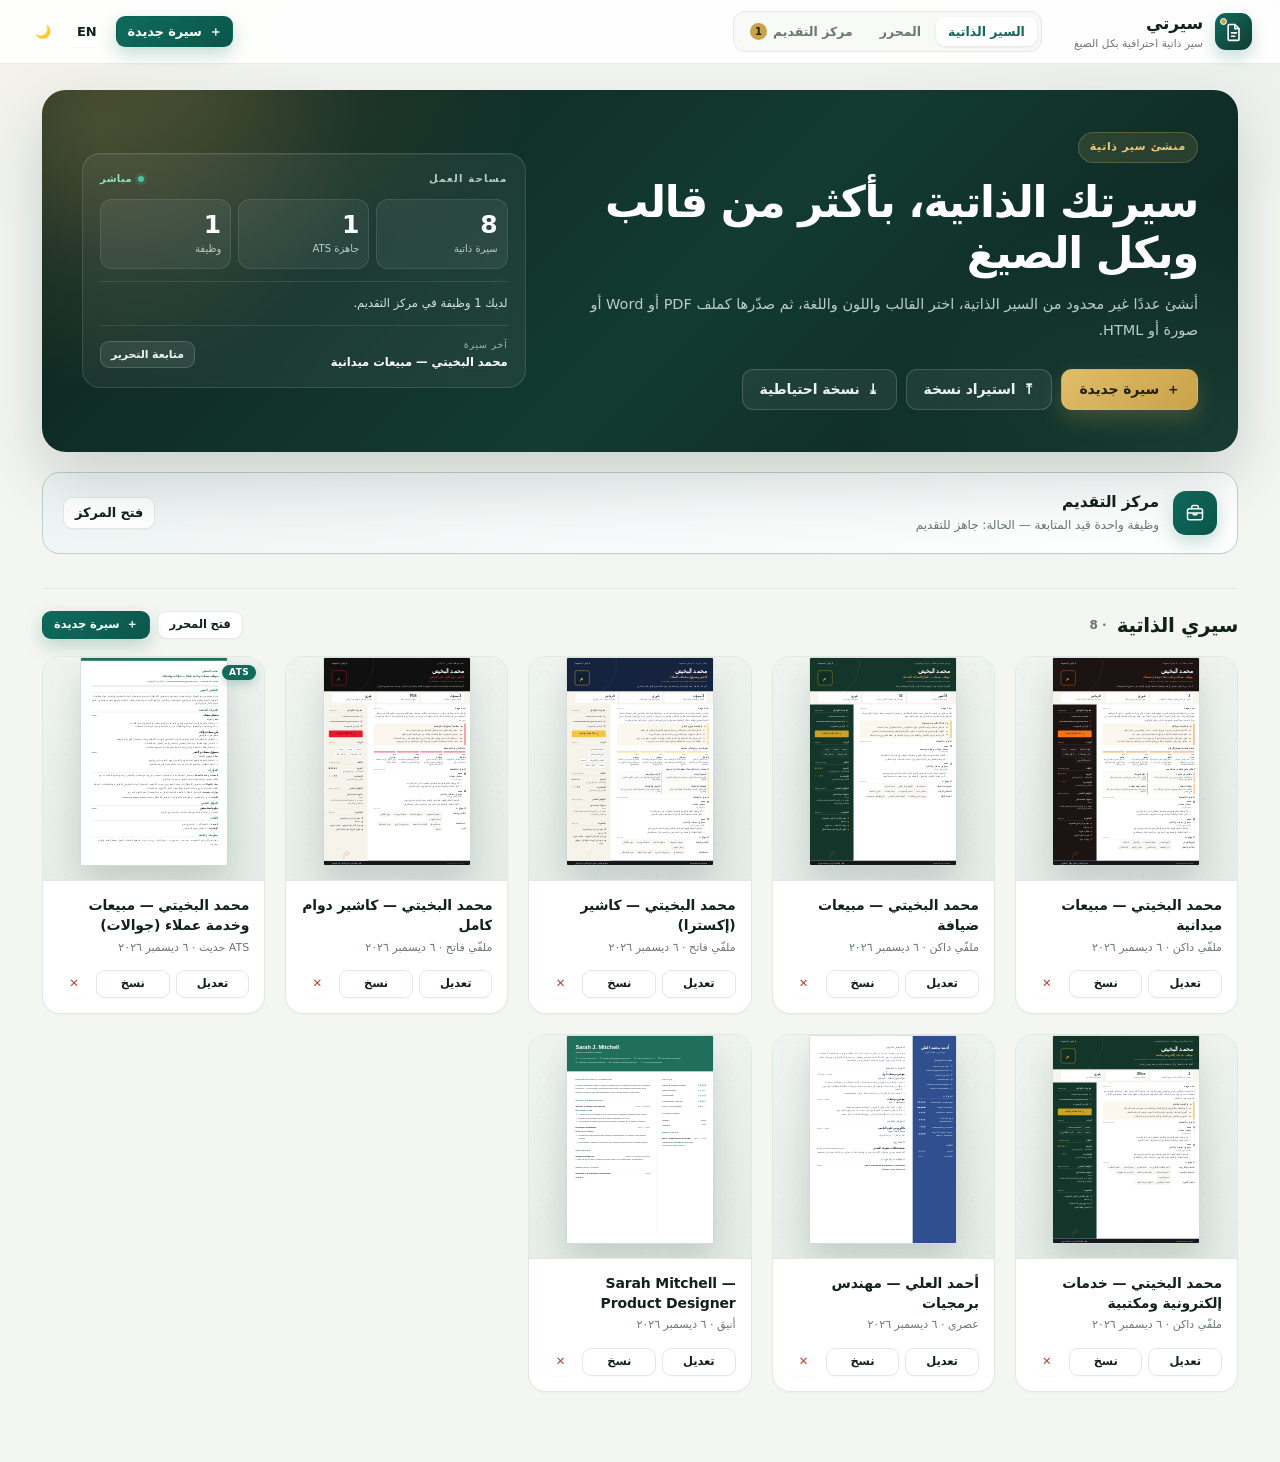
==== index.html @ 3ed8a2c4 "Initial commit: Sirati CV builder and career hub" ====
<!doctype html>
<html lang="ar" dir="rtl" data-theme="light">
<head>
<meta charset="utf-8">
<meta name="viewport" content="width=device-width, initial-scale=1">
<title>سيرتي — منشئ السير الذاتية</title>
<meta name="description" content="أنشئ عدة سير ذاتية بقوالب احترافية وصدّرها بصيغ PDF وWord وصورة PNG وHTML ونص.">
<link rel="icon" href="data:image/svg+xml,%3Csvg xmlns='http://www.w3.org/2000/svg' viewBox='0 0 64 64'%3E%3Crect width='64' height='64' rx='14' fill='%233b5bdb'/%3E%3Cpath d='M20 16h16l10 10v22a4 4 0 0 1-4 4H20a4 4 0 0 1-4-4V20a4 4 0 0 1 4-4z' fill='white'/%3E%3Cpath d='M36 16v10h10' fill='%23c9d4ff'/%3E%3Cpath d='M23 36h18M23 42h12' stroke='%233b5bdb' stroke-width='3' stroke-linecap='round'/%3E%3C/svg%3E">

<style id="app-styles">
*,*::before,*::after{box-sizing:border-box}
:root{
  --bg:#f4f6fb; --panel:#ffffff; --panel2:#f7f9fd; --text:#141a24; --muted:#68738a;
  --line:#e4e8f0; --accent:#3b5bdb; --danger:#c0392b; --shadow:0 16px 40px rgba(16,24,40,.12);
  --radius:14px; --header-h:60px;
}
html[data-theme="dark"]{
  --bg:#0d1220; --panel:#141b2b; --panel2:#1a2336; --text:#e8eefb; --muted:#9aa8c2;
  --line:#253148; --accent:#6d8cff; --danger:#ff7a6b; --shadow:0 18px 44px rgba(0,0,0,.5);
}
html,body{margin:0;padding:0}
body{
  background:var(--bg); color:var(--text); min-height:100vh;
  font-family:"Segoe UI",Tahoma,system-ui,-apple-system,Arial,sans-serif;
  font-size:15px; line-height:1.5; -webkit-font-smoothing:antialiased;
}
h1,h2,h3,h4{margin:0;line-height:1.25}
p{margin:0}
button,input,select,textarea{font:inherit;color:inherit}
:focus-visible{outline:2px solid var(--accent);outline-offset:2px}
[hidden]{display:none!important}
.hidden{display:none!important}

/* ---------- top bar ---------- */
.topbar{
  position:sticky;top:0;z-index:60;height:var(--header-h);display:flex;align-items:center;gap:14px;
  padding:0 22px;background:var(--panel);border-bottom:1px solid var(--line);
}
.brand{display:flex;align-items:center;gap:11px;text-decoration:none;color:inherit;min-width:0}
.logo{width:34px;height:34px;border-radius:10px;display:grid;place-items:center;background:linear-gradient(135deg,#3b5bdb,#6d8cff);color:#fff;flex:0 0 auto}
.logo svg{width:20px;height:20px}
.brand-txt{display:flex;flex-direction:column;min-width:0}
.brand-txt b{font-size:16px;letter-spacing:.2px}
.brand-txt small{font-size:11px;color:var(--muted);white-space:nowrap;overflow:hidden;text-overflow:ellipsis;max-width:46vw}
.top-actions{margin-inline-start:auto;display:flex;align-items:center;gap:8px}
.lang-btn{font-weight:700;font-size:12.5px;letter-spacing:.4px}

/* ---------- buttons ---------- */
.btn{
  display:inline-flex;align-items:center;justify-content:center;gap:7px;border:1px solid var(--line);
  background:var(--panel);color:var(--text);padding:9px 14px;border-radius:10px;cursor:pointer;
  font-weight:600;font-size:14px;transition:background .15s,border-color .15s,color .15s,transform .12s;
  white-space:nowrap;text-decoration:none;line-height:1.2;
}
.btn:hover{border-color:var(--accent);color:var(--accent)}
.btn:active{transform:translateY(1px)}
.btn.primary{background:var(--accent);border-color:var(--accent);color:#fff}
.btn.primary:hover{filter:brightness(1.08);color:#fff}
.btn.ghost{background:transparent;border-color:transparent}
.btn.ghost:hover{background:var(--panel2)}
.btn.danger{color:var(--danger);border-color:transparent;background:transparent}
.btn.danger:hover{background:color-mix(in srgb,var(--danger) 12%,transparent);border-color:transparent;color:var(--danger)}
.btn.sm{padding:7px 11px;font-size:13px;border-radius:9px}
.btn.icon{padding:0;width:34px;height:34px;flex:0 0 auto}
.btn.icon.sm{width:30px;height:30px}
.btn.wide{width:100%}

/* ---------- views ---------- */
.wrap{max-width:1240px;margin:0 auto;padding:26px 22px 70px}
section[hidden]{display:none!important}
.hero{
  position:relative;overflow:hidden;border:1px solid var(--line);border-radius:22px;
  padding:38px 34px;background:var(--panel);box-shadow:0 1px 0 rgba(16,24,40,.02);
}
.hero::after{
  content:"";position:absolute;inset-inline-end:-90px;top:-110px;width:320px;height:320px;border-radius:50%;
  background:radial-gradient(circle at 30% 30%,rgba(59,91,219,.30),rgba(59,91,219,0) 70%);pointer-events:none;
}
.hero-tag{
  display:inline-flex;align-items:center;gap:6px;font-size:12px;font-weight:700;letter-spacing:.4px;
  color:var(--accent);background:color-mix(in srgb,var(--accent) 12%,transparent);
  padding:5px 11px;border-radius:999px;margin-bottom:14px;
}
.hero h1{font-size:clamp(24px,3.1vw,36px);letter-spacing:-.4px;margin-bottom:12px;max-width:720px}
.hero p{color:var(--muted);max-width:660px;font-size:15px}
.hero-actions{display:flex;flex-wrap:wrap;gap:10px;margin-top:24px;position:relative;z-index:2}
.hero-actions .btn{padding:11px 18px}

.section-head{display:flex;align-items:center;gap:10px;margin:38px 0 16px}
.section-head h2{font-size:19px}
.count{color:var(--muted);font-size:13px;font-weight:600}

.cv-grid{display:grid;grid-template-columns:repeat(auto-fill,minmax(212px,1fr));gap:18px}
.cv-card{
  background:var(--panel);border:1px solid var(--line);border-radius:16px;overflow:hidden;
  display:flex;flex-direction:column;transition:transform .18s,box-shadow .18s,border-color .18s;
}
.cv-card:hover{transform:translateY(-3px);box-shadow:var(--shadow);border-color:color-mix(in srgb,var(--accent) 45%,var(--line))}
.card-thumb{
  height:198px;overflow:hidden;background:#eef1f7;display:flex;justify-content:center;
  border-bottom:1px solid var(--line);cursor:pointer;position:relative;
}
.thumb-inner{width:136px;height:194px;overflow:hidden;position:relative;flex:0 0 auto;box-shadow:0 6px 18px rgba(16,24,40,.12)}
.card-ats{
  position:absolute;top:8px;inset-inline-start:8px;z-index:2;background:var(--accent);color:#fff;
  font-size:9.5px;font-weight:800;letter-spacing:.06em;border-radius:999px;padding:3px 7px;line-height:1;
  box-shadow:0 2px 6px rgba(16,24,40,.18);
}
.thumb-inner .cv-page{position:absolute;top:0;left:0;transform:scale(.171);transform-origin:top left;box-shadow:none}
.card-body{padding:12px 13px 13px;display:flex;flex-direction:column;gap:3px;flex:1}
.card-body h3{font-size:14.5px;white-space:nowrap;overflow:hidden;text-overflow:ellipsis}
.card-meta{font-size:11.5px;color:var(--muted)}
.card-actions{display:flex;gap:5px;margin-top:9px}
.card-actions .btn{flex:1;padding:6px 4px;font-size:12px;border-radius:8px}
.card-actions .btn.danger{flex:0 0 34px}
.empty{
  grid-column:1/-1;text-align:center;border:1.5px dashed var(--line);border-radius:18px;
  padding:56px 24px;color:var(--muted);background:var(--panel);
}
.empty h3{color:var(--text);margin-bottom:8px;font-size:17px}
.empty p{max-width:420px;margin:0 auto 18px;font-size:14px}

/* ---------- editor ---------- */
#view-editor{height:calc(100dvh - var(--header-h));display:flex;flex-direction:column;overflow:hidden}
.editor-bar{
  display:flex;align-items:center;flex-wrap:wrap;gap:10px;padding:9px 16px;
  background:var(--panel);border-bottom:1px solid var(--line);flex:0 0 auto;
}
.titlebar{display:flex;flex-direction:column;gap:1px;min-width:150px;flex:1 1 180px}
.cv-name-input{
  border:1px solid transparent;background:transparent;font-weight:700;font-size:15.5px;
  padding:5px 8px;border-radius:8px;width:100%;min-width:0;transition:.15s;
}
.cv-name-input:hover{border-color:var(--line)}
.cv-name-input:focus{background:var(--panel2);border-color:var(--accent);outline:none}
.autosave{font-size:11px;color:var(--muted);padding-inline-start:9px}
.bar-actions{display:flex;align-items:center;flex-wrap:wrap;gap:8px;margin-inline-start:auto}
.select{
  border:1px solid var(--line);background:var(--panel);border-radius:9px;padding:7px 9px;
  font-size:13px;font-weight:600;cursor:pointer;max-width:150px;
}
.swatches{display:flex;gap:6px;align-items:center;flex-wrap:wrap;row-gap:6px}
.sw{width:19px;height:19px;border-radius:50%;border:0;cursor:pointer;padding:0;transition:.15s}
.sw.theme-sw{border-radius:50%;background:linear-gradient(135deg,var(--sw-a) 0 50%,var(--sw-b) 50% 100%);box-shadow:inset 0 0 0 1px rgba(0,0,0,.14)}
.sw.theme-sw i{display:none}
.sw:hover{transform:scale(1.15)}
.sw[aria-pressed="true"]{box-shadow:0 0 0 2px var(--panel),0 0 0 4px currentColor}
.seg{display:inline-flex;border:1px solid var(--line);border-radius:9px;overflow:hidden;background:var(--panel)}
.seg button{border:0;background:transparent;padding:7px 10px;font-size:12.5px;font-weight:600;color:var(--muted);cursor:pointer}
.seg button.on{background:var(--accent);color:#fff}

.menu-wrap{position:relative}
.menu{
  position:absolute;inset-inline-end:0;top:calc(100% + 7px);z-index:80;min-width:210px;
  background:var(--panel);border:1px solid var(--line);border-radius:13px;box-shadow:var(--shadow);
  padding:6px;display:flex;flex-direction:column;gap:2px;
}
.menu button{
  display:flex;align-items:center;gap:10px;width:100%;text-align:start;border:0;background:transparent;
  padding:9px 11px;border-radius:8px;font-size:13.5px;font-weight:500;cursor:pointer;
}
.menu button:hover{background:var(--panel2);color:var(--accent)}
.menu .ext{margin-inline-start:auto;color:var(--muted);font-size:11.5px;font-weight:700;letter-spacing:.4px}
.menu hr{border:0;border-top:1px solid var(--line);margin:5px 4px}
.menu .ico{width:18px;display:grid;place-items:center;opacity:.8}

.editor-body{flex:1;min-height:0;display:grid;grid-template-columns:minmax(345px,430px) 1fr}

.form-pane{overflow-y:auto;padding:14px 15px 60px;background:var(--panel);border-inline-end:1px solid var(--line)}
.form-pane::-webkit-scrollbar,.preview-scroll::-webkit-scrollbar{width:10px;height:10px}
.form-pane::-webkit-scrollbar-thumb,.preview-scroll::-webkit-scrollbar-thumb{background:color-mix(in srgb,var(--muted) 35%,transparent);border-radius:10px;border:3px solid transparent;background-clip:content-box}

.fsec{border:1px solid var(--line);border-radius:13px;margin-bottom:11px;background:var(--panel);overflow:hidden}
.fsec>summary{
  list-style:none;cursor:pointer;padding:12px 13px;font-weight:700;font-size:13.8px;
  display:flex;align-items:center;gap:8px;background:var(--panel2);user-select:none;
}
.fsec>summary::-webkit-details-marker{display:none}
.fsec>summary::before{content:"›";color:var(--muted);font-size:16px;line-height:1;transition:transform .18s;display:inline-block}
.fsec[open]>summary::before{transform:rotate(90deg)}
.fsec>summary .badge{margin-inline-start:auto;font-size:11px;font-weight:700;color:var(--muted);background:var(--panel);border:1px solid var(--line);border-radius:999px;padding:1px 7px}
.fsec .inner{padding:13px}

.grid2{display:grid;grid-template-columns:1fr 1fr;gap:11px}
.grid2 .span2{grid-column:1/-1}
.field{display:flex;flex-direction:column;gap:5px;font-size:12px;font-weight:700;color:var(--muted);min-width:0}
.field input,.field select,.field textarea{
  width:100%;padding:8px 10px;border:1px solid var(--line);border-radius:9px;background:var(--panel);
  color:var(--text);font-size:13.5px;font-weight:400;font-family:inherit;transition:border-color .15s;resize:vertical;
}
.field input[dir="ltr"],.field textarea[dir="ltr"]{text-align:left}
.field input:disabled{opacity:.5}
.field input:focus,.field select:focus,.field textarea:focus{border-color:var(--accent);outline:none}
.hint{font-size:11px;color:var(--muted);font-weight:400;margin-top:-2px}

.item-card{border:1px solid var(--line);border-radius:11px;padding:11px;margin-bottom:10px;background:var(--panel2)}
.item-top{display:flex;align-items:center;gap:5px;margin-bottom:9px}
.item-top strong{flex:1;font-size:12px;font-weight:700;color:var(--muted);white-space:nowrap;overflow:hidden;text-overflow:ellipsis}
.mini{
  width:26px;height:26px;border-radius:7px;border:1px solid var(--line);background:var(--panel);
  display:inline-grid;place-items:center;cursor:pointer;font-size:13px;color:var(--muted);padding:0;flex:0 0 auto;
}
.mini:hover{color:var(--accent);border-color:var(--accent)}
.mini.del:hover{color:var(--danger);border-color:var(--danger)}
.add-btn{
  width:100%;border:1.5px dashed var(--line);background:transparent;border-radius:10px;padding:9px;
  color:var(--muted);font-weight:700;font-size:13px;cursor:pointer;transition:.15s;
}
.add-btn:hover{color:var(--accent);border-color:var(--accent);background:var(--panel2)}
.check{display:flex;align-items:center;gap:7px;font-size:13px;font-weight:600;color:var(--text);cursor:pointer;margin-top:6px}
.check input{width:15px;height:15px;accent-color:var(--accent)}

.photo-row{display:flex;align-items:center;gap:13px;margin-top:13px;padding-top:13px;border-top:1px dashed var(--line)}
.photo-prev{
  width:66px;height:66px;border-radius:50%;flex:0 0 auto;background:var(--panel2);border:1px solid var(--line);
  display:grid;place-items:center;overflow:hidden;font-size:10.5px;color:var(--muted);text-align:center;line-height:1.2;padding:4px;
}
.photo-prev img{width:100%;height:100%;object-fit:cover}
.photo-btns{display:flex;flex-wrap:wrap;gap:6px}

/* preview */
.preview-pane{
  display:flex;flex-direction:column;min-width:0;min-height:0;background:#eaeef6;
}
html[data-theme="dark"] .preview-pane{background:#0a0f1a}
.preview-tools{
  display:flex;align-items:center;gap:10px;padding:7px 14px;font-size:12px;font-weight:700;
  color:var(--muted);border-bottom:1px solid var(--line);background:var(--panel);
}
.zoom{margin-inline-start:auto;display:flex;align-items:center;gap:2px;border:1px solid var(--line);border-radius:8px;overflow:hidden}
.zoom button{width:26px;height:26px;border:0;background:transparent;cursor:pointer;color:var(--muted);font-size:15px;line-height:1}
.zoom button:hover{background:var(--panel2);color:var(--accent)}
.zoom span{min-width:44px;text-align:center;font-size:11.5px;font-variant-numeric:tabular-nums}
.preview-scroll{flex:1;min-height:0;overflow:auto;padding:26px 20px 60px}
.preview-scaler{position:relative;margin:0 auto}
.preview-holder{transform-origin:top left;will-change:transform}
.preview-holder .cv-page{box-shadow:0 12px 34px rgba(16,24,40,.18);border-radius:2px}

/* ATS compatibility bar */
.ats-bar{display:flex;align-items:center;gap:12px;padding:8px 14px;background:var(--panel);border-bottom:1px solid var(--line);flex-wrap:wrap}
.ats-gauge{
  width:46px;height:46px;border-radius:50%;flex:0 0 auto;display:flex;flex-direction:column;align-items:center;justify-content:center;
  border:3px solid var(--line);color:var(--muted);line-height:1;
}
.ats-gauge b{font-size:14px;font-variant-numeric:tabular-nums}
.ats-gauge span{font-size:8.5px;margin-top:2px;opacity:.8}
.ats-txt{flex:1;min-width:190px;display:flex;flex-direction:column;gap:2px}
.ats-txt>b{font-size:12.5px}
.ats-txt small{font-size:11.5px;color:var(--muted)}
.ats-issues{display:flex;flex-wrap:wrap;gap:4px;margin-top:2px}
.ats-issue{font-size:10.5px;padding:1px 7px;border-radius:999px;background:#fdf2f2;color:#a12a22;border:1px solid #f2cfcc;font-weight:600}
.ats-issue.ok{background:#eefaf3;color:#177a4d;border-color:#c6ead7}
.ats-bar.good .ats-gauge{border-color:#1f9d63;color:#177a4d}
.ats-bar.warn .ats-gauge{border-color:#c98a1a;color:#8a5c09}
.ats-bar.bad .ats-gauge{border-color:#c0392b;color:#a12a22}
.ats-bar .btn[hidden]{display:none}
html[data-theme="dark"] .ats-issue{background:#3a1b1a;color:#ffb4ac;border-color:#5d2a26}
html[data-theme="dark"] .ats-issue.ok{background:#123326;color:#8fe3b8;border-color:#1f5c42}

/* modal */
.modal-backdrop{
  position:fixed;inset:0;z-index:200;background:rgba(9,14,26,.55);backdrop-filter:blur(3px);
  display:grid;place-items:center;padding:20px;animation:fade .16s ease;
}
.modal{
  width:min(720px,100%);max-height:90vh;overflow:auto;background:var(--panel);border:1px solid var(--line);
  border-radius:18px;padding:22px;box-shadow:var(--shadow);animation:pop .18s ease;
}
.modal h3{font-size:19px;margin-bottom:4px}
.modal .sub{color:var(--muted);font-size:13px;margin-bottom:18px}
.modal-close{position:absolute;inset-inline-end:20px;top:18px}
.modal-foot{display:flex;gap:9px;justify-content:flex-end;margin-top:22px;flex-wrap:wrap}
.modal .field{margin-bottom:14px}
.tpl-grid{display:grid;grid-template-columns:repeat(auto-fit,minmax(130px,1fr));gap:10px;margin-bottom:16px}
.tpl-pick{
  position:relative;border:2px solid var(--line);border-radius:12px;padding:8px;cursor:pointer;
  display:flex;flex-direction:column;gap:7px;align-items:center;background:var(--panel2);transition:.15s;
}
.tpl-pick:hover{border-color:color-mix(in srgb,var(--accent) 50%,var(--line))}
.tpl-pick input{position:absolute;opacity:0;pointer-events:none}
.tpl-pick:has(input:checked){border-color:var(--accent);background:color-mix(in srgb,var(--accent) 8%,var(--panel))}
.tpl-pick .pv{width:100%;height:132px;overflow:hidden;border-radius:6px;background:#fff;position:relative;display:flex;justify-content:center;box-shadow:0 3px 10px rgba(16,24,40,.1)}
.tpl-pick .pv>div{width:136px;height:193px;position:relative;flex:0 0 auto;transform:scale(.68);transform-origin:top center}
.tpl-pick .pv .cv-page{position:absolute;top:0;left:0;transform:scale(.171);transform-origin:top left;box-shadow:none}
.tpl-pick b{font-size:12.5px}
.tpl-pick small{font-size:10.5px;color:var(--muted);text-align:center;line-height:1.35}
.tpl-badge{
  position:absolute;top:6px;inset-inline-end:6px;z-index:2;font-size:9px;font-weight:800;letter-spacing:.06em;
  background:var(--accent);color:#fff;border-radius:999px;padding:2px 6px;line-height:1;
}

/* toast */
.toast{
  position:fixed;inset-inline:0;bottom:26px;z-index:300;display:flex;justify-content:center;pointer-events:none;
}
.toast div{
  background:#111826;color:#fff;padding:11px 18px;border-radius:11px;font-size:13.5px;font-weight:600;
  box-shadow:0 12px 30px rgba(0,0,0,.28);max-width:90vw;animation:pop .2s ease;
}
.toast.err div{background:#8f2318}
@keyframes fade{from{opacity:0}to{opacity:1}}
@keyframes pop{from{opacity:0;transform:translateY(8px) scale(.98)}to{opacity:1;transform:none}}

/* ---------- career hub ---------- */
.career-nav-btn{position:relative}
.career-count{display:inline-grid;place-items:center;min-width:18px;height:18px;padding:0 5px;border-radius:999px;background:var(--accent);color:#fff;font-size:10.5px;font-weight:800;line-height:1}
.career-strip{
  display:flex;align-items:center;gap:14px;margin-top:18px;padding:15px 17px;border:1px solid var(--line);
  border-radius:16px;background:linear-gradient(135deg,color-mix(in srgb,var(--accent) 8%,var(--panel)),var(--panel));
}
.career-strip-ico{width:42px;height:42px;border-radius:12px;display:grid;place-items:center;background:var(--accent);color:#fff;font-size:20px;flex:0 0 auto}
.career-strip-txt{flex:1;min-width:0}
.career-strip-txt b{display:block;font-size:15px}
.career-strip-txt small{display:block;color:var(--muted);font-size:12.5px;margin-top:2px;line-height:1.5}
.career-view{padding-top:20px}
.career-shell{display:grid;grid-template-columns:320px minmax(0,1fr);gap:18px;align-items:start}
.career-side{
  position:sticky;top:calc(var(--header-h) + 16px);max-height:calc(100dvh - var(--header-h) - 32px);
  display:flex;flex-direction:column;background:var(--panel);border:1px solid var(--line);border-radius:18px;overflow:hidden;
}
.career-side-head{display:flex;align-items:flex-start;gap:10px;padding:16px 16px 12px}
.career-side-head h2{font-size:18px}
.career-side-head p{color:var(--muted);font-size:11.5px;margin-top:3px;line-height:1.45}
.career-side-head .btn{flex:0 0 auto}
.career-stats{display:grid;grid-template-columns:repeat(3,1fr);gap:6px;padding:0 14px 12px}
.career-stat{background:var(--panel2);border:1px solid var(--line);border-radius:10px;padding:8px 6px;text-align:center}
.career-stat b{display:block;font-size:17px;line-height:1.1;color:var(--accent)}
.career-stat span{display:block;font-size:9.5px;color:var(--muted);margin-top:2px}
.career-search{padding:0 14px 10px}
.career-search input{
  width:100%;border:1px solid var(--line);background:var(--panel2);border-radius:10px;padding:8px 10px;
  font-size:12.5px;color:var(--text);
}
.career-search input:focus{outline:none;border-color:var(--accent)}
.career-filters{display:flex;flex-wrap:wrap;gap:5px;padding:0 14px 10px}
.career-filter{
  border:1px solid var(--line);background:transparent;color:var(--muted);border-radius:999px;
  padding:4px 9px;font-size:10.5px;font-weight:700;cursor:pointer;line-height:1.4;
}
.career-filter:hover{border-color:var(--accent);color:var(--accent)}
.career-filter.on{background:var(--accent);border-color:var(--accent);color:#fff}
.career-job-list{flex:1;min-height:0;overflow:auto;padding:0 10px 10px;display:flex;flex-direction:column;gap:6px}
.career-job{
  width:100%;text-align:start;border:1px solid transparent;background:transparent;border-radius:12px;
  padding:10px;cursor:pointer;display:flex;flex-direction:column;gap:4px;color:var(--text);
}
.career-job:hover{background:var(--panel2)}
.career-job.active{background:color-mix(in srgb,var(--accent) 9%,var(--panel));border-color:color-mix(in srgb,var(--accent) 35%,var(--line))}
.career-job-top{display:flex;align-items:flex-start;gap:8px}
.career-job-top b{flex:1;font-size:12.5px;line-height:1.35;overflow-wrap:anywhere}
.career-job-meta{font-size:10.5px;color:var(--muted);display:flex;flex-wrap:wrap;gap:4px 8px}
.career-job-preview{font-size:10.5px;color:var(--muted);line-height:1.4;display:-webkit-box;-webkit-line-clamp:2;-webkit-box-orient:vertical;overflow:hidden}
.career-job-list .career-empty{padding:24px 10px;font-size:12px}
.career-status{display:inline-flex;align-items:center;border-radius:999px;padding:2px 7px;font-size:9.5px;font-weight:800;line-height:1.3;white-space:nowrap}
.career-status.ready{background:#eef2ff;color:#364fc7}
.career-status.applied{background:#e8f7ef;color:#177a4d}
.career-status.followup{background:#fff4e0;color:#8a5c09}
.career-status.interview{background:#e8f0ff;color:#2457c5}
.career-status.offer{background:#e6f8ee;color:#0f7a46}
.career-status.rejected{background:#fdecec;color:#a12a22}
.career-status.withdrawn{background:#eef0f4;color:#5b6472}
html[data-theme="dark"] .career-status.ready{background:#20284a;color:#aebcff}
html[data-theme="dark"] .career-status.applied{background:#123326;color:#8fe3b8}
html[data-theme="dark"] .career-status.followup{background:#342a12;color:#f0cf86}
html[data-theme="dark"] .career-status.interview{background:#18284d;color:#a9c2ff}
html[data-theme="dark"] .career-status.offer{background:#113423;color:#8fe3b8}
html[data-theme="dark"] .career-status.rejected{background:#3a1b1a;color:#ffb4ac}
html[data-theme="dark"] .career-status.withdrawn{background:#222a38;color:#aeb8c9}
.career-side-foot{padding:10px 14px 14px;border-top:1px solid var(--line);display:flex;flex-direction:column;gap:6px}
.career-side-foot small{font-size:10px;color:var(--muted);text-align:center;line-height:1.4}
.career-main{min-width:0;background:var(--panel);border:1px solid var(--line);border-radius:18px;overflow:hidden;min-height:calc(100dvh - var(--header-h) - 40px)}
.career-detail-head{padding:22px 22px 0;border-bottom:1px solid var(--line);background:linear-gradient(180deg,color-mix(in srgb,var(--accent) 5%,var(--panel)),var(--panel))}
.career-eyebrow{font-size:10.5px;font-weight:800;letter-spacing:.08em;color:var(--accent);text-transform:uppercase}
.career-detail-head h1{font-size:24px;margin:6px 0 5px;line-height:1.3;overflow-wrap:anywhere}
.career-detail-sub{color:var(--muted);font-size:13px;display:flex;flex-wrap:wrap;gap:5px 12px}
.career-detail-actions{display:flex;flex-wrap:wrap;gap:7px;margin:14px 0 16px;align-items:center}
.career-detail-actions .select{max-width:190px}
.career-tabs{display:flex;gap:2px;overflow-x:auto;padding:0 14px;border-bottom:1px solid var(--line);background:var(--panel)}
.career-tab{
  border:0;background:transparent;padding:11px 12px;font-size:12.5px;font-weight:700;color:var(--muted);
  cursor:pointer;white-space:nowrap;border-bottom:2px solid transparent;margin-bottom:-1px;
}
.career-tab:hover{color:var(--accent)}
.career-tab.on{color:var(--accent);border-bottom-color:var(--accent)}
.career-tab-body{padding:20px 22px 30px}
.career-grid2{display:grid;grid-template-columns:1fr 1fr;gap:12px}
.career-card{border:1px solid var(--line);border-radius:14px;padding:15px;background:var(--panel);margin-bottom:12px}
.career-card h3{font-size:14.5px;margin-bottom:8px}
.career-card p,.career-card li{font-size:12.8px;line-height:1.6}
.career-card ul{margin:0;padding-inline-start:18px}
.career-card li{margin-bottom:4px}
.career-kicker{font-size:10.5px;font-weight:800;letter-spacing:.06em;color:var(--muted);text-transform:uppercase;margin-bottom:7px}
.career-note{font-size:12px;color:var(--muted);line-height:1.6}
.career-chip{display:inline-flex;align-items:center;gap:5px;border:1px solid var(--line);background:var(--panel2);border-radius:999px;padding:3px 8px;font-size:10.5px;font-weight:700;color:var(--muted)}
.career-match{display:grid;grid-template-columns:1fr 1fr;gap:8px}
.career-match-item{border:1px solid var(--line);border-radius:10px;padding:9px 10px;background:var(--panel2);font-size:12px;line-height:1.5}
.career-match-item b{display:block;font-size:12px;margin-bottom:2px;color:var(--accent)}
.career-kv{display:flex;flex-direction:column;gap:6px}
.career-kv-row{display:flex;justify-content:space-between;gap:10px;font-size:12px;line-height:1.5;border-bottom:1px dashed var(--line);padding-bottom:5px}
.career-kv-row:last-child{border-bottom:0;padding-bottom:0}
.career-kv-row span{color:var(--muted);flex:0 0 auto}
.career-kv-row b{font-weight:700;text-align:end;overflow-wrap:anywhere}
.career-cv-row{display:flex;align-items:center;gap:12px;flex-wrap:wrap}
.career-cv-row>div{flex:1;min-width:160px}
.career-steps{margin:0;padding-inline-start:19px;font-size:12.5px;line-height:1.65}
.career-steps li{margin-bottom:5px}
.career-jobtext{white-space:pre-wrap;font-size:12.5px;line-height:1.65;color:var(--muted);max-height:260px;overflow:auto;background:var(--panel2);border:1px solid var(--line);border-radius:10px;padding:12px}
.career-message{border:1px solid var(--line);border-radius:14px;background:var(--panel);margin-bottom:12px;overflow:hidden}
.career-message-head{display:flex;align-items:center;gap:8px;flex-wrap:wrap;padding:11px 13px;background:var(--panel2);border-bottom:1px solid var(--line)}
.career-message-head b{font-size:12.5px;flex:1;min-width:130px}
.career-message-head .career-chip{font-size:9.5px}
.msg-text{display:block;width:100%;border:0;border-radius:0;background:var(--panel);padding:13px;font:inherit;font-size:12.5px;line-height:1.7;resize:vertical;min-height:110px;color:var(--text);overflow:hidden}
.msg-text:focus{outline:2px solid color-mix(in srgb,var(--accent) 35%,transparent);outline-offset:-2px}
.career-message-foot{display:flex;gap:6px;flex-wrap:wrap;padding:9px 13px;border-top:1px solid var(--line);background:var(--panel)}
.career-message-foot .btn{font-size:11.5px;padding:6px 10px}
.career-timeline{list-style:none;margin:0;padding:0;position:relative}
.career-timeline::before{content:"";position:absolute;inset-inline-start:6px;top:5px;bottom:5px;width:2px;background:var(--line)}
.career-timeline li{position:relative;padding-inline-start:22px;padding-bottom:12px}
.career-timeline li::before{content:"";position:absolute;inset-inline-start:1px;top:4px;width:12px;height:12px;border-radius:50%;background:var(--accent);border:3px solid var(--panel);box-shadow:0 0 0 1px var(--line)}
.career-timeline time{display:block;font-size:10.5px;color:var(--muted);font-weight:700;margin-bottom:1px}
.career-timeline p{font-size:12.5px;line-height:1.55}
.career-log-form{display:grid;grid-template-columns:130px 130px 1fr auto;gap:6px;align-items:end;margin-top:10px}
.career-log-form .field{margin:0}
.career-log-form input,.career-log-form select{border:1px solid var(--line);background:var(--panel);border-radius:8px;padding:7px 8px;font-size:12px;color:var(--text);min-width:0}
.career-log-form input:focus,.career-log-form select:focus{outline:none;border-color:var(--accent)}
.career-acc{border:1px solid var(--line);border-radius:12px;margin-bottom:8px;background:var(--panel);overflow:hidden}
.career-acc summary{cursor:pointer;padding:11px 13px;font-weight:700;font-size:12.5px;display:flex;align-items:center;gap:8px;list-style:none;background:var(--panel2)}
.career-acc summary::-webkit-details-marker{display:none}
.career-acc summary::before{content:"›";color:var(--muted);font-size:16px;transition:transform .18s;display:inline-block}
.career-acc[open] summary::before{transform:rotate(90deg)}
.career-acc .acc-body{padding:12px 13px;font-size:12.5px;line-height:1.65}
.career-acc .acc-body p{margin-bottom:6px}
.career-quote{border-inline-start:3px solid var(--accent);background:color-mix(in srgb,var(--accent) 7%,var(--panel));padding:9px 11px;border-radius:0 8px 8px 0;font-size:12px;line-height:1.6;margin-top:7px}
.career-warn{border-inline-start:3px solid #c98a1a;background:#fff8e6;color:#6b4a05;padding:9px 11px;border-radius:0 8px 8px 0;font-size:11.5px;line-height:1.6;margin-top:7px}
html[data-theme="dark"] .career-warn{background:#2a2414;color:#f0d58a}
.career-do{border-inline-start:3px solid #1f9d63;background:#eefaf3;padding:10px 12px;border-radius:0 8px 8px 0}
.career-dont{border-inline-start:3px solid #c0392b;background:#fdf2f2;padding:10px 12px;border-radius:0 8px 8px 0}
html[data-theme="dark"] .career-do{background:#123326;color:#bfe9d4}
html[data-theme="dark"] .career-dont{background:#3a1b1a;color:#ffc2bc}
.career-do h4,.career-dont h4{font-size:12.5px;margin-bottom:6px}
.career-do ul,.career-dont ul{margin:0;padding-inline-start:17px}
.career-do li,.career-dont li{font-size:11.8px;line-height:1.55;margin-bottom:3px}
.career-empty{text-align:center;padding:50px 20px;color:var(--muted)}
.career-empty h3{color:var(--text);margin-bottom:6px}
.career-empty p{font-size:12.5px;max-width:360px;margin:0 auto 14px;line-height:1.6}
.career-phone-search{display:flex;gap:6px;flex-wrap:wrap;margin-bottom:10px}
.career-phone-search input{flex:1;min-width:180px;border:1px solid var(--line);background:var(--panel2);border-radius:9px;padding:8px 10px;font-size:12.5px;color:var(--text)}
.career-phone-search input:focus{outline:none;border-color:var(--accent)}
.career-phone-cats{display:flex;flex-wrap:wrap;gap:5px;margin-bottom:12px}
.career-phone-term{display:flex;align-items:baseline;gap:8px;flex-wrap:wrap;flex:1;min-width:0}
.career-phone-term b{font-size:12.5px}
.career-phone-term em{font-style:normal;font-size:10.5px;color:var(--muted);letter-spacing:.04em}
.career-phone-say{font-size:12px;line-height:1.65}
.career-phone-note{font-size:11.5px;color:var(--muted);line-height:1.6;margin-top:6px}
.career-modal .modal{width:min(820px,100%)}
.career-modal .field textarea{min-height:80px}
.career-modal .modal-foot{position:sticky;bottom:-22px;background:var(--panel);padding:12px 0 2px;border-top:1px solid var(--line)}
.career-modal .modal{position:relative}
.career-copy-row{display:flex;gap:6px;flex-wrap:wrap;margin-top:8px}
.career-kv .career-chip{font-size:9.5px}

/* print */
#print-area{display:none}
@media print{
  @page{size:A4;margin:0}
  html,body{background:#fff!important;height:auto!important;min-height:0!important;overflow:visible!important}
  body>*:not(#print-area){display:none!important}
  #print-area{display:block!important}
  #print-area .cv-page{
    width:210mm!important;min-height:296mm!important;margin:0!important;box-shadow:none!important;
    border-radius:0!important;page-break-after:always;break-after:page;
  }
  #print-area .cv-page:last-child{page-break-after:auto;break-after:auto}
}

/* responsive */
@media (max-width:1000px){
  .editor-body{grid-template-columns:minmax(320px,380px) 1fr}
  .brand-txt small{display:none}
}
@media (max-width:860px){
  #view-editor{height:auto;overflow:visible}
  .editor-body{display:block}
  .form-pane{overflow:visible;border-inline-end:0;border-bottom:1px solid var(--line);padding-bottom:26px}
  .preview-pane{border-top:0}
  .preview-scroll{max-height:none;overflow:visible;padding:20px 12px 40px}
  .editor-bar{gap:8px}
  .titlebar{flex:1 1 100%;order:-1}
  .bar-actions{margin-inline-start:0;width:100%;justify-content:flex-start}
  .hero{padding:28px 22px}
  .wrap{padding:18px 14px 60px}
  .topbar{padding:0 14px}
}
@media (max-width:1000px){
  .career-shell{grid-template-columns:280px minmax(0,1fr)}
}
@media (max-width:860px){
  .career-shell{grid-template-columns:1fr}
  .career-side{position:static;max-height:none}
  .career-job-list{max-height:280px}
  .career-main{min-height:0}
  .career-grid2,.career-match{grid-template-columns:1fr}
  .career-detail-head h1{font-size:20px}
  .career-detail-head{padding:18px 16px 0}
  .career-tab-body{padding:16px}
  .career-log-form{grid-template-columns:1fr 1fr}
  .career-log-form .field:first-child,.career-log-form .field:nth-child(2){grid-column:auto}
  .career-log-form .field:nth-child(3){grid-column:1/-1}
  .career-log-form .btn{grid-column:1/-1}
}
@media (max-width:520px){
  .grid2{grid-template-columns:1fr}
  .grid2 .span2{grid-column:auto}
  .cv-grid{grid-template-columns:repeat(auto-fill,minmax(150px,1fr))}
  .card-thumb{height:170px}
  .thumb-inner{transform:scale(.86);transform-origin:top center}
  .career-nav-btn>span[data-i18n]{display:none}
  .career-strip{flex-wrap:wrap}
  .career-strip .btn{width:100%}
  .career-side-head{flex-wrap:wrap}
  .career-stats{grid-template-columns:repeat(3,1fr)}
  .career-detail-actions .select{max-width:none;width:100%}
}
</style>

<style id="cv-styles">
/* ============ CV base ============ */
.cv-page{
  width:210mm;min-height:297mm;background:#fff;color:#1f2533;box-sizing:border-box;
  font-family:"Segoe UI",Tahoma,"Noto Naskh Arabic","Noto Sans Arabic",Arial,sans-serif;
  font-size:9.9pt;line-height:1.55;position:relative;overflow:hidden;
  -webkit-print-color-adjust:exact;print-color-adjust:exact;
  --cv-accent:#2f4f8f;--cv-ink:#1f2533;--cv-mut:#5a6473;--cv-line:#e2e7ef;
}
.cv-page *{box-sizing:border-box}
.cv-page p{margin:0}
.cv-page img{max-width:100%}
.cv-name{font-size:25pt;line-height:1.1;font-weight:700;margin:0;letter-spacing:-.015em;word-break:break-word}
.cv-role{font-size:11pt;font-weight:600;color:var(--cv-accent);margin-top:1.6mm;line-height:1.3}
.cv-photo{width:27mm;height:27mm;border-radius:50%;object-fit:cover;display:block;background:#eef1f6;flex:0 0 auto}
.cv-contact{display:flex;flex-wrap:wrap;gap:2mm 5mm;font-size:8.6pt;color:var(--cv-mut);line-height:1.4}
.cv-c{display:inline-flex;align-items:center;gap:1.6mm;max-width:100%}
.cv-c svg{width:3.3mm;height:3.3mm;flex:0 0 auto;color:var(--cv-accent)}
.cv-c span{overflow-wrap:anywhere}
.cv-sec{margin-top:5.6mm;break-inside:avoid}
.cv-h{
  font-size:9.4pt;font-weight:700;letter-spacing:.11em;text-transform:uppercase;color:var(--cv-accent);
  margin:0 0 2.8mm;padding-bottom:1.3mm;border-bottom:.35mm solid var(--cv-line);
}
.cv-item{margin-bottom:3.2mm;break-inside:avoid}
.cv-item:last-child{margin-bottom:0}
.cv-ihead{display:flex;justify-content:space-between;gap:4mm;align-items:baseline}
.cv-t{font-weight:700;font-size:10.2pt;line-height:1.35}
.cv-d{font-size:8.3pt;color:var(--cv-mut);white-space:nowrap;font-variant-numeric:tabular-nums}
.cv-o{font-size:9pt;color:var(--cv-accent);font-weight:600;margin-top:.4mm}
.cv-desc{font-size:9pt;color:#37414f;margin-top:1.1mm}
.cv-desc ul{margin:0;padding-inline-start:4.4mm}
.cv-desc li{margin-bottom:.5mm}
.cv-desc li::marker{color:var(--cv-accent)}
.cv-summary{font-size:9.4pt;color:#37414f}
.cv-dots{display:inline-flex;gap:.9mm;vertical-align:middle;color:var(--cv-accent)}
.cv-dots i{width:1.5mm;height:1.5mm;border-radius:50%;background:currentColor;opacity:.22;display:block}
.cv-dots i.on{opacity:1}
.skill{display:flex;flex-direction:column;gap:1.2mm;margin-bottom:2.8mm}
.skill-top{display:flex;justify-content:space-between;align-items:center;gap:2mm;font-size:8.8pt}
.skill-top span:first-child{overflow-wrap:anywhere}
.lang-row{display:flex;justify-content:space-between;gap:2mm;font-size:8.8pt;margin-bottom:2.1mm}
.lang-row em{font-style:normal;font-size:7.9pt;opacity:.8}

/* ============ Modern : colored sidebar ============ */
.tpl-modern{display:flex;align-items:stretch}
.tpl-modern .cv-side{
  width:64mm;flex:0 0 64mm;background:var(--cv-accent);color:#fff;
  padding:13mm 7mm 12mm;display:flex;flex-direction:column;gap:6.5mm;
}
.tpl-modern .cv-id{text-align:center}
.tpl-modern .cv-id .cv-photo{width:31mm;height:31mm;margin:0 auto 5mm;border:.7mm solid rgba(255,255,255,.55)}
.tpl-modern .cv-name{font-size:16.5pt;color:#fff;line-height:1.16}
.tpl-modern .cv-role{color:rgba(255,255,255,.9);font-size:9.3pt;font-weight:500;margin-top:2mm}
.tpl-modern .side-h{
  font-size:8.4pt;font-weight:700;letter-spacing:.13em;text-transform:uppercase;color:#fff;
  margin:0 0 2.6mm;padding-bottom:1.4mm;border-bottom:.3mm solid rgba(255,255,255,.3);
}
.tpl-modern .cv-side .cv-contact{flex-direction:column;gap:2.4mm;font-size:8.3pt;color:rgba(255,255,255,.92)}
.tpl-modern .cv-side .cv-c svg{color:#fff;opacity:.85}
.tpl-modern .cv-side .cv-dots{color:#fff}
.tpl-modern .skill-top{color:#fff}
.tpl-modern .skill-top em{font-style:normal;font-size:7.7pt;opacity:.72}
.tpl-modern .lang-row{color:#fff}
.tpl-modern .cv-main{flex:1;min-width:0;padding:14mm 11mm 12mm 10mm}
.tpl-modern .cv-main>.cv-sec:first-child{margin-top:0}

/* ============ Classic : centered serif-ish ============ */
.tpl-classic{padding:15mm 16mm 14mm}
.tpl-classic .cv-head{text-align:center;padding-bottom:5.5mm;border-bottom:.5mm solid var(--cv-accent);margin-bottom:6mm}
.tpl-classic .cv-head .cv-photo{width:25mm;height:25mm;margin:0 auto 4mm;border:.6mm solid var(--cv-line)}
.tpl-classic .cv-name{font-size:24pt}
.tpl-classic .cv-role{margin-top:1.8mm;font-size:10.6pt}
.tpl-classic .cv-contact{justify-content:center;margin-top:3.4mm}
.tpl-classic .cv-h{
  border-bottom:0;text-align:center;display:flex;align-items:center;gap:3mm;
  font-size:9.8pt;letter-spacing:.18em;margin-bottom:3.2mm;
}
.tpl-classic .cv-h::before,.tpl-classic .cv-h::after{content:"";height:.3mm;background:var(--cv-line);flex:1}
.tpl-classic .cv-skills{display:grid;grid-template-columns:1fr 1fr;gap:1.6mm 9mm;font-size:9.1pt}
.tpl-classic .cv-skill-line{display:flex;justify-content:space-between;gap:3mm;align-items:center}
.tpl-classic .cv-skill-line em{font-style:normal;color:var(--cv-mut);font-size:8.2pt}

/* ============ Minimal ============ */
.tpl-minimal{padding:14mm 15mm 13mm}
.tpl-minimal .cv-head{display:flex;align-items:center;gap:7mm;padding-bottom:5mm;border-bottom:.4mm solid var(--cv-ink)}
.tpl-minimal .cv-head-txt{flex:1;min-width:0}
.tpl-minimal .cv-name{font-size:23pt}
.tpl-minimal .cv-role{color:var(--cv-mut);font-weight:600;text-transform:uppercase;letter-spacing:.1em;font-size:8.4pt;margin-top:2.2mm}
.tpl-minimal .cv-photo{width:24mm;height:24mm;border-radius:3mm}
.tpl-minimal .cv-contact{margin-top:3.4mm}
.tpl-minimal .cv-sec{margin-top:6mm}
.tpl-minimal .cv-h{font-size:8.9pt;letter-spacing:.15em;border-bottom:0;color:var(--cv-mut);margin-bottom:3mm}
.tpl-minimal .cv-t{font-size:10.4pt}
.tpl-minimal .cv-chips{display:flex;flex-wrap:wrap;gap:1.8mm}
.tpl-minimal .chip{
  border:.25mm solid var(--cv-line);border-radius:2mm;padding:.9mm 2.4mm;font-size:8.6pt;
  background:#fafbfd;display:inline-flex;align-items:center;gap:1.8mm;
}
.tpl-minimal .chip .cv-dots i{width:1.3mm;height:1.3mm}
.tpl-minimal .lang-row{max-width:70mm}

/* ============ Elegant : accent band + columns ============ */
.tpl-elegant{display:flex;flex-direction:column}
.tpl-elegant .cv-hero{
  background:var(--cv-accent);color:#fff;padding:11mm 12mm;display:flex;align-items:center;gap:7mm;
}
.tpl-elegant .cv-hero-txt{flex:1;min-width:0}
.tpl-elegant .cv-name{color:#fff;font-size:23pt}
.tpl-elegant .cv-role{color:rgba(255,255,255,.88);font-weight:500;font-size:10pt}
.tpl-elegant .cv-hero .cv-contact{color:rgba(255,255,255,.9);margin-top:3mm;font-size:8.4pt}
.tpl-elegant .cv-hero .cv-c svg{color:#fff;opacity:.82}
.tpl-elegant .cv-hero .cv-photo{width:30mm;height:30mm;border:.7mm solid rgba(255,255,255,.55)}
.tpl-elegant .cv-body{display:flex;gap:9mm;padding:8.5mm 12mm 12mm;flex:1}
.tpl-elegant .col-main{flex:1.7;min-width:0}
.tpl-elegant .col-side{flex:1;min-width:0;padding-inline-start:8mm;border-inline-start:.3mm solid var(--cv-line)}
.tpl-elegant .col-main>.cv-sec:first-child,.tpl-elegant .col-side>.cv-sec:first-child{margin-top:0}
.tpl-elegant .cv-h{letter-spacing:.13em}
.tpl-elegant .cv-sec{margin-top:6mm}

/* ============ Profile (rich banner + stat cards + sidebar) ============ */
.tpl-profile{display:flex;flex-direction:column;font-size:9.4pt}
.tpl-profile .pf-hero{background:var(--cv-accent);color:#fff;padding:5.5mm 11mm 5mm;position:relative;overflow:hidden}
.tpl-profile .pf-hero::before{content:"";position:absolute;width:95mm;height:95mm;border-radius:50%;border:.8mm solid rgba(255,255,255,.10);inset-inline-end:-24mm;top:-40mm}
.tpl-profile .pf-hero::after{content:"";position:absolute;width:58mm;height:58mm;border-radius:50%;border:.6mm solid rgba(255,255,255,.08);inset-inline-start:-16mm;bottom:-30mm}
.tpl-profile .pf-top{display:flex;justify-content:space-between;gap:6mm;font-size:7.8pt;letter-spacing:.05em;color:rgba(255,255,255,.74);position:relative;z-index:1}
.tpl-profile .pf-top-loc{font-weight:600}
.tpl-profile .pf-hero-row{display:flex;align-items:center;gap:8mm;position:relative;z-index:1;margin-top:4.5mm}
.tpl-profile .pf-hero-txt{flex:1;min-width:0}
.tpl-profile .cv-name{color:#fff;font-size:24pt;line-height:1.08}
.tpl-profile .cv-role{color:var(--cv-accent2);font-size:11pt;font-weight:700;margin-top:1.5mm}
.tpl-profile .pf-en{font-size:7.2pt;letter-spacing:.16em;text-transform:uppercase;color:rgba(255,255,255,.62);margin-top:1.4mm}
.tpl-profile .pf-intro{font-size:8.8pt;color:rgba(255,255,255,.92);margin-top:2.2mm;max-width:150mm;line-height:1.55}
.tpl-profile .pf-brand{flex:0 0 auto;width:21mm;height:21mm;border:.7mm solid var(--cv-accent2);border-radius:3mm;display:grid;place-items:center;background:rgba(0,0,0,.12);overflow:hidden}
.tpl-profile .pf-mark-letter{font-size:22pt;font-weight:700;color:var(--cv-accent2);line-height:1}
.tpl-profile .pf-photo{width:100%;height:100%;object-fit:cover}

.tpl-profile .pf-cards{display:flex;gap:3mm;padding:2.3mm 11mm;background:#f8f5ee}
.tpl-profile .pf-card{flex:1;background:#fff;border:.25mm solid #e8e1d3;padding:2.3mm 3.5mm;display:flex;flex-direction:column;gap:.5mm;min-width:0}
.tpl-profile .pf-card b{font-size:12.5pt;line-height:1.1;color:var(--cv-accent);font-weight:700;overflow-wrap:anywhere}
.tpl-profile .pf-card span{font-size:7.7pt;color:#5a6473;line-height:1.35}

.tpl-profile .pf-body{display:flex;flex:1;align-items:stretch}
.tpl-profile[dir="rtl"] .pf-body{flex-direction:row-reverse}
.tpl-profile .pf-side{width:62mm;flex:0 0 62mm;background:var(--cv-accent);color:#fff;padding:7mm 7mm 8mm;display:flex;flex-direction:column;gap:6mm;position:relative}
.tpl-profile .pf-block{min-width:0}
.tpl-profile .pf-side-h{display:flex;align-items:baseline;justify-content:space-between;gap:3mm;font-size:8.4pt;font-weight:700;letter-spacing:.05em;margin:0 0 2.8mm;padding-bottom:1.3mm;border-bottom:.3mm solid rgba(255,255,255,.22)}
.tpl-profile .pf-side-h em{font-style:normal;font-size:5.8pt;letter-spacing:.16em;opacity:.6}
.tpl-profile .pf-contact{display:flex;flex-direction:column;gap:2.3mm;font-size:8.3pt}
.tpl-profile .pf-c{display:flex;align-items:center;gap:2mm;min-width:0}
.tpl-profile .pf-c svg{width:3.3mm;height:3.3mm;flex:0 0 auto;color:var(--cv-accent2)}
.tpl-profile .pf-c span{overflow-wrap:anywhere}
.tpl-profile .pf-wa{display:flex;align-items:center;justify-content:center;gap:1.8mm;margin-top:4mm;background:var(--cv-accent2);color:#171a1f;font-weight:700;font-size:8.3pt;padding:2.4mm 2.6mm;border-radius:1.2mm;text-decoration:none}
.tpl-profile .pf-wa-ico{display:inline-flex}
.tpl-profile .pf-wa-ico svg{width:3.4mm;height:3.4mm}
.tpl-profile .pf-tools{display:flex;flex-wrap:wrap;gap:1.6mm}
.tpl-profile .pf-tools span{border:.25mm solid rgba(255,255,255,.34);padding:.8mm 2.1mm;font-size:7.6pt;border-radius:.6mm}
.tpl-profile .pf-lang{display:flex;justify-content:space-between;align-items:flex-start;gap:3mm;margin-bottom:2.5mm}
.tpl-profile .pf-lang-txt b{display:block;font-size:8.7pt;font-weight:600}
.tpl-profile .pf-lang-txt em{font-style:normal;font-size:7.3pt;opacity:.72;line-height:1.35;display:block;margin-top:.3mm}
.tpl-profile .cv-dots{color:var(--cv-accent2);flex:0 0 auto;margin-top:1mm}
.tpl-profile .pf-edu{margin-bottom:3mm}
.tpl-profile .pf-edu b{font-size:8.7pt;display:block;font-weight:600}
.tpl-profile .pf-edu-school{font-size:7.9pt;opacity:.82;display:block}
.tpl-profile .pf-edu em{font-style:normal;font-size:7.3pt;opacity:.66;display:block;margin-top:.4mm}
.tpl-profile .pf-edu p{font-size:7.5pt;opacity:.72;margin-top:.9mm;line-height:1.45}
.tpl-profile .pf-ready{list-style:none;margin:0;padding:0;display:flex;flex-direction:column;gap:1.6mm;font-size:7.8pt}
.tpl-profile .pf-ready li{position:relative;padding-inline-start:3.4mm;line-height:1.4}
.tpl-profile .pf-ready li::before{content:"";position:absolute;inset-inline-start:0;top:1.2mm;width:1.4mm;height:1.4mm;background:var(--cv-accent2)}
.tpl-profile .pf-wm{position:absolute;inset-inline:0;bottom:4mm;font-size:52pt;line-height:1;font-weight:700;text-align:center;opacity:.10;color:var(--cv-accent2);letter-spacing:-.03em;pointer-events:none}

.tpl-profile .pf-main{flex:1;min-width:0;padding:4mm 9mm 5mm}
.tpl-profile .pf-sec{margin-bottom:2.6mm;break-inside:avoid}
.tpl-profile .pf-main > *:last-child{margin-bottom:0}
.tpl-profile .pf-h{display:flex;align-items:baseline;justify-content:space-between;gap:4mm;margin:0 0 1.5mm;padding-bottom:.8mm;border-bottom:.3mm solid #e7e2d7}
.tpl-profile .pf-h-ar{font-size:9.4pt;font-weight:700;color:var(--cv-accent)}
.tpl-profile .pf-h-en{font-size:5.6pt;letter-spacing:.18em;color:#9aa3b0;font-weight:700}
.tpl-profile .pf-summary{font-size:8.5pt;color:#39424f;line-height:1.55}
.tpl-profile .pf-offer{background:#fbf7ee;border-inline-start:1.2mm solid var(--cv-accent2);padding:2.6mm 3.5mm;margin-bottom:2.6mm}
.tpl-profile .pf-offer h3{font-size:9pt;color:#1f2533;font-weight:700;display:flex;align-items:center;gap:2mm;margin:0 0 1.8mm}
.tpl-profile .pf-diamond{color:color-mix(in srgb,var(--cv-accent2) 70%,#3a2f12);font-size:6.5pt}
.tpl-profile .pf-offer ol{margin:0;padding:0;list-style:none;counter-reset:o;display:flex;flex-direction:column;gap:1.1mm}
.tpl-profile .pf-offer li{counter-increment:o;font-size:8pt;color:#39424f;line-height:1.45;padding-inline-start:6mm;position:relative}
.tpl-profile .pf-offer li::before{content:counter(o,decimal-leading-zero);position:absolute;inset-inline-start:0;top:0;font-weight:700;font-size:7.4pt;color:color-mix(in srgb,var(--cv-accent2) 66%,#3a2f12)}
.tpl-profile .pf-steps{display:grid;grid-template-columns:repeat(4,1fr);gap:2.2mm}
.tpl-profile .pf-step{border-top:1.2mm solid var(--cv-accent2);padding-top:1.2mm;min-width:0}
.tpl-profile .pf-step b{display:block;font-size:10pt;line-height:1;color:color-mix(in srgb,var(--cv-accent2) 62%,#3a2f12)}
.tpl-profile .pf-step h4{font-size:8pt;font-weight:700;margin:.8mm 0 .5mm;color:#1f2533}
.tpl-profile .pf-step p{font-size:6.6pt;color:#5a6473;line-height:1.36}
.tpl-profile .pf-grid{display:grid;grid-template-columns:1fr 1fr;gap:2mm}
.tpl-profile .pf-grid-item{border-inline-start:.8mm solid var(--cv-accent2);background:#fbfbf8;padding:1.7mm 2.4mm;min-width:0}
.tpl-profile .pf-grid-item h4{font-size:8.1pt;margin-bottom:.6mm;color:#1f2533}
.tpl-profile .pf-grid-item p{font-size:7pt;color:#5a6473;line-height:1.38}
.tpl-profile .pf-tl{position:relative;padding-inline-start:4.6mm;border-inline-start:.3mm solid #e4dfd3}
.tpl-profile .pf-tl-item{position:relative;padding-bottom:1.8mm;break-inside:avoid}
.tpl-profile .pf-tl-item:last-child{padding-bottom:0}
.tpl-profile .pf-tl-item::before{content:"";position:absolute;inset-inline-start:-5.35mm;top:1mm;width:2.1mm;height:2.1mm;border-radius:50%;background:var(--cv-accent2);border:.4mm solid #fff;box-shadow:0 0 0 .26mm var(--cv-accent)}
.tpl-profile .pf-tl-date{display:block;font-size:7pt;color:color-mix(in srgb,var(--cv-accent) 82%,#000);font-weight:700;margin-bottom:.2mm}
.tpl-profile .pf-tl-item h4{font-size:9pt;color:#1f2533}
.tpl-profile .pf-tl-org{font-size:7.7pt;color:#6b7280;margin-bottom:.5mm}
.tpl-profile .pf-tl-item .cv-desc{font-size:8pt}
.tpl-profile .pf-skills{display:flex;flex-direction:column;gap:1.4mm}
.tpl-profile .pf-skill-row{display:flex;gap:2.6mm;align-items:flex-start}
.tpl-profile .pf-skill-cat{flex:0 0 31mm;font-size:7.8pt;font-weight:700;color:#3b4453;padding-top:.5mm}
.tpl-profile .pf-chips{display:flex;flex-wrap:wrap;gap:1.2mm;flex:1}
.tpl-profile .pf-chip{border:.25mm solid #ddd7c9;background:#fbfaf6;padding:.6mm 1.9mm;font-size:7.4pt;color:#3b4453;border-radius:.5mm}
.tpl-profile .pf-foot{display:flex;justify-content:space-between;align-items:center;gap:6mm;background:#15181d;color:#fff;padding:2.2mm 11mm;font-size:7.8pt}
.tpl-profile .pf-foot-phone{font-weight:700;color:var(--cv-accent2);letter-spacing:.04em}
.tpl-profile .pf-foot-note{color:rgba(255,255,255,.86);text-align:end}

/* light sidebar variant */
.tpl-profile.pf-light .pf-side{background:#f6f3ea;color:#222a36}
.tpl-profile.pf-light .pf-side-h{color:#1f2533;border-color:#ddd6c5}
.tpl-profile.pf-light .pf-side-h em{color:#9a8f78;opacity:1}
.tpl-profile.pf-light .pf-c svg{color:var(--cv-accent)}
.tpl-profile.pf-light .pf-tools span{border-color:#d9d2c1;background:#fff;color:#3b4453}
.tpl-profile.pf-light .pf-lang-txt em{color:#6b7280;opacity:1}
.tpl-profile.pf-light .pf-edu em,.tpl-profile.pf-light .pf-edu p{color:#6b7280;opacity:1}
.tpl-profile.pf-light .pf-ready li::before{background:var(--cv-accent)}
.tpl-profile.pf-light .cv-dots{color:var(--cv-accent)}
.tpl-profile.pf-light .pf-wa{color:#171a1f}

/* ============ ATS : single column, plain text ============ */
.tpl-ats,.tpl-ats-modern{
  padding:15mm 15mm 9mm;background:#fff;color:#111;font-family:Tahoma,"Segoe UI",Arial,sans-serif;
  font-size:10pt;line-height:1.5;
}
.tpl-ats-modern{border-top:4mm solid var(--cv-accent);padding-top:12mm}
.tpl-ats .ats-head,.tpl-ats-modern .ats-head{text-align:center;padding-bottom:4mm;border-bottom:.45mm solid #111;margin-bottom:4.2mm}
.tpl-ats-modern .ats-head{text-align:start;border-bottom:.5mm solid var(--cv-accent)}
.tpl-ats .ats-name{font-size:21pt;line-height:1.15;font-weight:700;margin:0;letter-spacing:0;color:#111}
.tpl-ats-modern .ats-name{color:var(--cv-accent)}
.tpl-ats .ats-role,.tpl-ats-modern .ats-role{font-size:11pt;font-weight:600;color:#333;margin-top:1.2mm}
.tpl-ats-modern .ats-role{color:color-mix(in srgb,var(--cv-accent) 78%,#000)}
.tpl-ats .ats-contact,.tpl-ats-modern .ats-contact{
  display:flex;flex-wrap:wrap;align-items:center;justify-content:center;gap:0;
  font-size:8.9pt;color:#222;line-height:1.65;margin-top:2.4mm;overflow-wrap:anywhere;
}
.tpl-ats-modern .ats-contact{justify-content:flex-start}
.tpl-ats .ats-contact>span,.tpl-ats-modern .ats-contact>span{display:inline-block}
.tpl-ats .ats-sep,.tpl-ats-modern .ats-sep{margin:0 1.5mm;color:#777}
.tpl-ats .ats-sec,.tpl-ats-modern .ats-sec{margin-top:4.2mm;break-inside:avoid}
.tpl-ats .ats-h,.tpl-ats-modern .ats-h{
  font-size:10.4pt;font-weight:700;margin:0 0 1.7mm;padding-bottom:.8mm;border-bottom:.3mm solid #9a9a9a;
  text-transform:uppercase;letter-spacing:.05em;color:#111;
}
.tpl-ats-modern .ats-h{color:var(--cv-accent);border-bottom-color:color-mix(in srgb,var(--cv-accent) 38%,#fff)}
.tpl-ats .ats-item,.tpl-ats-modern .ats-item{margin-bottom:2.3mm;break-inside:avoid}
.tpl-ats .ats-item:last-child,.tpl-ats-modern .ats-item:last-child{margin-bottom:0}
.tpl-ats .ats-row,.tpl-ats-modern .ats-row{display:flex;justify-content:space-between;align-items:baseline;gap:5mm}
.tpl-ats .ats-row h3,.tpl-ats-modern .ats-row h3{font-size:10.4pt;font-weight:700;margin:0;color:#111}
.tpl-ats .ats-date,.tpl-ats-modern .ats-date{font-size:9pt;color:#333;white-space:nowrap;font-variant-numeric:tabular-nums}
.tpl-ats .ats-org,.tpl-ats-modern .ats-org{font-size:9.7pt;color:#333;font-weight:600;margin-top:.2mm}
.tpl-ats .ats-p,.tpl-ats-modern .ats-p{font-size:9.6pt;line-height:1.55;margin:0;color:#222}
.tpl-ats .ats-list,.tpl-ats-modern .ats-list{margin:1.1mm 0 0;padding-inline-start:4.6mm;list-style:disc}
.tpl-ats .ats-list li,.tpl-ats-modern .ats-list li{font-size:9.5pt;line-height:1.5;color:#222;margin-bottom:.35mm}
.tpl-ats .ats-skill-line,.tpl-ats-modern .ats-skill-line{font-size:9.6pt;line-height:1.6;margin:0 0 .9mm;color:#222}
.tpl-ats .ats-skill-line b,.tpl-ats-modern .ats-skill-line b{color:#111}
.tpl-ats .ats-note,.tpl-ats-modern .ats-note{font-size:9.2pt;color:#444;margin:.5mm 0 0}

</style>

<style id="app-v2">
/* =========================================================
   V2 — واجهة استوديو احترافية: هوية هادئة، تباين عالٍ،
   ومساحة عمل تجمع السير الذاتية ومركز التقديم.
   ========================================================= */
:root{
  --bg:#f4f6f2; --panel:#ffffff; --panel2:#f8faf7; --text:#12211d; --muted:#687771;
  --line:#e2e8e2; --accent:#0f6b5c; --accent-strong:#0b574b; --accent-soft:#e6f2ee;
  --gold:#c9a24a; --danger:#b4443c; --shadow:0 18px 50px rgba(16,40,33,.10);
  --radius:16px; --header-h:64px;
}
html[data-theme="dark"]{
  --bg:#0b1411; --panel:#111d19; --panel2:#16241f; --text:#e9f2ee; --muted:#9aada5;
  --line:#263a32; --accent:#4fc3a8; --accent-strong:#6ad4bb; --accent-soft:#163b32;
  --gold:#e0bd6a; --danger:#ff7a6b; --shadow:0 20px 50px rgba(0,0,0,.5);
}
body{
  background:
    radial-gradient(900px 500px at 100% -10%, rgba(15,107,92,.07), transparent 60%),
    radial-gradient(700px 420px at 0% 0%, rgba(201,162,74,.06), transparent 55%),
    var(--bg);
  background-attachment:fixed;
}

/* ---------- top bar ---------- */
.topbar{
  height:var(--header-h);padding:0 28px;gap:22px;
  background:color-mix(in srgb,var(--panel) 88%,transparent);
  border-bottom:1px solid color-mix(in srgb,var(--line) 80%,transparent);
  backdrop-filter:blur(16px);
}
.brand{gap:12px}
.logo{
  width:37px;height:37px;border-radius:11px;position:relative;
  background:linear-gradient(140deg,#0f6b5c,#123b32);
  box-shadow:0 7px 16px rgba(15,107,92,.22);
}
.logo::after{
  content:"";position:absolute;width:7px;height:7px;border-radius:50%;background:var(--gold);
  top:5px;inset-inline-end:5px;border:1.5px solid #fff;
}
.brand-txt b{font-size:17px;font-weight:800;letter-spacing:-.01em}
.brand-txt small{font-size:10.5px;letter-spacing:.01em}
.top-nav{
  display:flex;align-items:center;gap:3px;margin-inline-start:10px;padding:4px;
  border:1px solid var(--line);background:var(--panel2);border-radius:12px;
}
.top-nav-link{
  border:0;background:transparent;padding:7px 12px;border-radius:9px;cursor:pointer;
  display:inline-flex;align-items:center;justify-content:center;gap:6px;white-space:nowrap;
  color:var(--muted);font-size:12.5px;font-weight:700;line-height:1.2;transition:.15s;
}
.top-nav-link:hover{color:var(--text)}
.top-nav-link.on{background:var(--panel);color:var(--accent);box-shadow:0 1px 3px rgba(16,40,33,.10)}
.top-actions{gap:7px}
.career-count{background:var(--gold);color:#221d10;min-width:17px;height:17px;font-size:10px}

/* ---------- buttons ---------- */
.btn{border-radius:11px;font-weight:700;letter-spacing:-.01em;box-shadow:0 1px 0 rgba(16,40,33,.02)}
.btn.primary{
  background:linear-gradient(135deg,var(--accent),var(--accent-strong));border-color:transparent;color:#fff;
  box-shadow:0 7px 18px color-mix(in srgb,var(--accent) 24%,transparent);
}
.btn.primary:hover{filter:none;transform:translateY(-1px);box-shadow:0 10px 22px color-mix(in srgb,var(--accent) 30%,transparent)}
.btn.ghost:hover{background:var(--panel2);color:var(--accent)}
.btn.danger{color:var(--danger)}
.btn.sm{border-radius:9px}
.select{border-radius:9px;background:var(--panel)}
.seg{border-radius:9px}

/* ---------- home hero ---------- */
.hero{
  display:grid;grid-template-columns:minmax(0,1.18fr) minmax(300px,.82fr);gap:34px;align-items:center;
  border:0;border-radius:24px;padding:42px 40px;color:#eaf4ef;
  background:
    radial-gradient(560px 300px at 12% 0%, rgba(201,162,74,.16), transparent 62%),
    radial-gradient(620px 420px at 100% 100%, rgba(79,195,168,.16), transparent 62%),
    linear-gradient(135deg,#0d211c,#123b32 55%,#0d211c);
  box-shadow:0 26px 65px rgba(10,40,32,.18);
}
.hero::after{
  inset-inline-end:-130px;top:-150px;width:460px;height:460px;
  background:radial-gradient(circle at 40% 40%,rgba(224,189,106,.20),rgba(224,189,106,0) 68%);
}
.hero-copy{position:relative;z-index:2;min-width:0}
.hero-tag{
  color:#e8c97c;background:rgba(224,189,106,.12);border:1px solid rgba(224,189,106,.25);
  padding:6px 11px;font-size:11px;letter-spacing:.06em;
}
.hero h1{color:#fff;font-size:clamp(28px,3.4vw,44px);line-height:1.18;letter-spacing:-.03em;margin-bottom:13px;max-width:720px}
.hero p{color:#b9cdc5;max-width:640px;font-size:14.5px;line-height:1.75}
.hero-actions{gap:9px;margin-top:26px}
.hero-actions .btn{padding:11px 17px;border-radius:11px}
.hero-actions .btn.primary{background:linear-gradient(135deg,#e0bd6a,#c9a24a);color:#241f10;border-color:transparent;box-shadow:0 9px 22px rgba(201,162,74,.25)}
.hero-actions .btn:not(.primary){
  background:rgba(255,255,255,.06);border-color:rgba(255,255,255,.16);color:#eaf4ef;
}
.hero-actions .btn:not(.primary):hover{background:rgba(255,255,255,.11);border-color:rgba(255,255,255,.28);color:#fff}
.hero-aside{
  position:relative;z-index:2;background:rgba(255,255,255,.055);border:1px solid rgba(255,255,255,.12);
  border-radius:18px;padding:17px;backdrop-filter:blur(10px);box-shadow:inset 0 1px 0 rgba(255,255,255,.06);
}
.hero-aside-head{display:flex;align-items:center;justify-content:space-between;gap:10px;font-size:10px;font-weight:800;letter-spacing:.12em;color:#b9cdc5;text-transform:uppercase;margin-bottom:13px}
.hero-live{display:inline-flex;align-items:center;gap:6px;color:#8fe3b8;font-size:10px;letter-spacing:.04em}
.hero-live::before{content:"";width:6px;height:6px;border-radius:50%;background:#4fc3a8;box-shadow:0 0 0 3px rgba(79,195,168,.16)}
.hero-stats{display:grid;grid-template-columns:repeat(3,1fr);gap:7px}
.hero-stat{background:rgba(255,255,255,.06);border:1px solid rgba(255,255,255,.10);border-radius:12px;padding:12px 9px;min-width:0}
.hero-stat b{display:block;font-size:25px;line-height:1;font-weight:800;color:#fff;font-variant-numeric:tabular-nums}
.hero-stat span{display:block;font-size:10px;line-height:1.35;color:#b9cdc5;margin-top:5px}
.hero-next{margin-top:12px;padding-top:12px;border-top:1px solid rgba(255,255,255,.10);font-size:11.5px;line-height:1.65;color:#d6e6df}
.hero-last{display:flex;align-items:center;gap:10px;margin-top:12px;padding-top:12px;border-top:1px solid rgba(255,255,255,.10)}
.hero-last-copy{flex:1;min-width:0}
.hero-last-copy span{display:block;font-size:9.5px;letter-spacing:.08em;color:#9fb8ae;text-transform:uppercase;margin-bottom:2px}
.hero-last-copy b{display:block;font-size:11.5px;line-height:1.4;color:#fff;white-space:nowrap;overflow:hidden;text-overflow:ellipsis}
.hero-last .btn{background:rgba(255,255,255,.08);border-color:rgba(255,255,255,.16);color:#eaf4ef;font-size:11px;padding:6px 10px}
.hero-last .btn:hover{background:rgba(255,255,255,.14);color:#fff}

/* ---------- career strip ---------- */
.career-strip{
  margin-top:20px;padding:18px 20px;border-radius:18px;border:1px solid color-mix(in srgb,var(--accent) 18%,var(--line));
  background:linear-gradient(135deg,color-mix(in srgb,var(--accent) 7%,var(--panel)),var(--panel));
  box-shadow:0 1px 2px rgba(16,40,33,.03);
}
.career-strip-ico{
  width:44px;height:44px;border-radius:13px;font-size:20px;
  background:linear-gradient(135deg,var(--accent),var(--accent-strong));
  box-shadow:0 8px 18px color-mix(in srgb,var(--accent) 22%,transparent);
}
.career-strip-txt b{font-size:15.5px;font-weight:800;letter-spacing:-.01em}
.career-strip-txt small{font-size:12px;line-height:1.6}
.career-strip .btn{background:var(--panel);border-color:var(--line);color:var(--text)}
.career-strip .btn:hover{border-color:var(--accent);color:var(--accent)}

/* ---------- library ---------- */
.section-head{
  margin:34px 0 17px;padding-top:22px;border-top:1px solid var(--line);
}
.section-head h2{font-size:20px;font-weight:800;letter-spacing:-.02em}
.section-head .count{font-size:12px;color:var(--muted);font-weight:700}
.section-head-actions{margin-inline-start:auto;display:flex;align-items:center;gap:7px}
.section-head-actions .btn{font-size:11.5px;padding:6px 11px}
.cv-grid{gap:20px}
.cv-card{
  border-radius:18px;border-color:var(--line);background:var(--panel);
  box-shadow:0 1px 2px rgba(16,40,33,.03);
}
.cv-card:hover{transform:translateY(-4px);border-color:color-mix(in srgb,var(--accent) 38%,var(--line));box-shadow:0 22px 48px rgba(16,40,33,.12)}
.card-thumb{
  height:224px;background:
    radial-gradient(circle at 50% 15%,rgba(255,255,255,.7),transparent 55%),
    linear-gradient(160deg,#edf3ef,#e5ece7);
}
.card-thumb::before{
  content:"";position:absolute;inset:0;pointer-events:none;opacity:.5;
  background-image:radial-gradient(rgba(15,107,92,.18) .7px,transparent .7px);
  background-size:15px 15px;
}
.thumb-inner{
  width:148px;height:209px;border:1px solid rgba(16,40,33,.10);border-radius:2px;
  box-shadow:0 18px 34px rgba(10,40,32,.16);z-index:1;
}
.thumb-inner .cv-page{transform:scale(.186)}
.card-ats{
  z-index:3;background:var(--accent);box-shadow:0 4px 10px color-mix(in srgb,var(--accent) 25%,transparent);
  font-size:9px;letter-spacing:.05em;
}
.card-body{padding:14px 15px 15px;gap:4px}
.card-body h3{
  font-size:14px;font-weight:800;letter-spacing:-.01em;line-height:1.45;
  display:-webkit-box;-webkit-line-clamp:2;-webkit-box-orient:vertical;
  overflow:hidden;white-space:normal;min-height:40px;
}
.card-meta{font-size:11px}
.card-actions{gap:6px;margin-top:10px}
.card-actions .btn{border-color:var(--line);background:var(--panel);font-size:11.5px;padding:6px 8px}
.card-actions .btn:hover{border-color:var(--accent);color:var(--accent)}
.card-actions .btn.danger{flex:0 0 32px;border-color:transparent;background:transparent}
.empty{border-radius:20px;background:var(--panel);border-color:color-mix(in srgb,var(--accent) 25%,var(--line))}

/* ---------- editor ---------- */
.editor-bar{
  padding:9px 18px;background:color-mix(in srgb,var(--panel) 94%,transparent);
  box-shadow:0 1px 0 rgba(16,40,33,.04);
}
.editor-kicker{
  display:block;padding-inline-start:9px;font-size:9px;font-weight:800;letter-spacing:.13em;
  text-transform:uppercase;color:var(--accent);line-height:1.4;
}
.titlebar{gap:0}
.cv-name-input{font-size:16px;font-weight:800;letter-spacing:-.01em;padding:4px 8px}
.autosave{font-size:10.5px;padding-inline-start:9px}
.bar-actions{gap:7px}
.editor-body{grid-template-columns:minmax(360px,420px) 1fr}
.form-pane{
  padding:16px 16px 72px;background:var(--panel2);
  border-inline-end:1px solid var(--line);
}
.fsec{
  border-radius:14px;border-color:var(--line);background:var(--panel);
  box-shadow:0 1px 2px rgba(16,40,33,.03);margin-bottom:12px;
}
.fsec>summary{padding:13px 14px;background:transparent;font-size:13px;font-weight:800}
.fsec[open]>summary{border-bottom:1px solid var(--line)}
.fsec>summary::before{color:var(--accent)}
.fsec .inner{padding:14px}
.item-card{background:var(--panel2);border-radius:11px}
.add-btn{border-radius:10px;background:color-mix(in srgb,var(--panel) 70%,transparent)}
.add-btn:hover{background:var(--accent-soft);border-color:var(--accent);color:var(--accent)}
.field input,.field select,.field textarea{background:var(--panel);border-radius:9px}
.field input:focus,.field select:focus,.field textarea:focus{border-color:var(--accent);box-shadow:0 0 0 3px color-mix(in srgb,var(--accent) 12%,transparent)}
.preview-pane{
  background-color:#e8eee9;
  background-image:radial-gradient(rgba(15,107,92,.14) .8px,transparent .8px);
  background-size:20px 20px;
}
.preview-scaler{direction:ltr}
.btn.icon svg{width:16px;height:16px;display:block}
.career-strip-ico svg{width:20px;height:20px}
html[data-theme="dark"] .preview-pane{
  background-color:#0a1411;
  background-image:radial-gradient(rgba(255,255,255,.06) .8px,transparent .8px);
}
.preview-tools{
  padding:9px 18px;background:color-mix(in srgb,var(--panel) 88%,transparent);
  font-size:11px;letter-spacing:.06em;text-transform:uppercase;
}
.preview-tools .zoom{border-radius:9px}
.ats-bar{
  padding:10px 18px;background:color-mix(in srgb,var(--panel) 92%,transparent);
  border-bottom:1px solid var(--line);
}
.ats-gauge{background:var(--panel2);border-width:2px}
.preview-scroll{padding:34px 26px 80px}
.preview-holder .cv-page{box-shadow:0 30px 70px rgba(10,40,32,.22);border-radius:3px}
.menu{border-radius:14px}
.modal{border-radius:20px;box-shadow:0 28px 80px rgba(10,40,32,.28)}
.modal h3{font-size:20px;letter-spacing:-.02em}

/* ---------- career refinements ---------- */
.career-view{padding-top:26px}
.career-shell{grid-template-columns:330px minmax(0,1fr);gap:20px}
.career-side{
  border-radius:20px;box-shadow:0 1px 2px rgba(16,40,33,.03);
  top:calc(var(--header-h) + 20px);
}
.career-side-head h2{font-size:19px;font-weight:800;letter-spacing:-.02em}
.career-side-head p{font-size:11.5px}
.career-stat{border-radius:11px;background:var(--panel2)}
.career-stat b{font-size:18px}
.career-filter{border-radius:9px;padding:5px 9px}
.career-filter.on{background:var(--accent);border-color:var(--accent);color:#fff}
.career-job{border-radius:12px}
.career-job.active{background:color-mix(in srgb,var(--accent) 8%,var(--panel));border-color:color-mix(in srgb,var(--accent) 28%,var(--line))}
.career-main{border-radius:20px;box-shadow:0 1px 2px rgba(16,40,33,.03)}
.career-detail-head{
  background:linear-gradient(180deg,color-mix(in srgb,var(--accent) 6%,var(--panel)),var(--panel));
  padding:24px 24px 0;
}
.career-detail-head h1{font-size:25px;font-weight:800;letter-spacing:-.025em}
.career-tabs{padding:0 16px}
.career-tab{font-size:12.5px}
.career-tab.on{border-bottom-color:var(--accent)}
.career-tab-body{padding:22px 24px 32px}
.career-card{border-radius:15px;box-shadow:0 1px 2px rgba(16,40,33,.03)}
.career-message{border-radius:15px}
.career-message-head{background:var(--panel2)}
.career-quote{border-radius:0 9px 9px 0}
.career-warn{border-radius:0 9px 9px 0}
.career-do,.career-dont{border-radius:0 9px 9px 0}
.career-acc{border-radius:13px}
.career-acc summary{background:var(--panel2)}
.career-modal .modal{width:min(840px,100%)}

/* ---------- responsive ---------- */
@media (max-width:1100px){
  .top-nav-link{padding:7px 9px;font-size:12px}
  .hero{grid-template-columns:minmax(0,1.1fr) minmax(280px,.9fr);padding:34px 30px;gap:26px}
  .hero h1{font-size:clamp(26px,3.2vw,38px)}
  .editor-body{grid-template-columns:minmax(340px,390px) 1fr}
}
@media (max-width:900px){
  :root{--header-h:112px}
  .topbar{height:auto;min-height:112px;flex-wrap:wrap;padding:10px 16px;gap:8px}
  .top-nav{order:3;width:100%;margin:0;justify-content:space-between;overflow-x:auto}
  .top-nav-link{flex:1;justify-content:center}
  .brand-txt small{display:none}
  .hero{grid-template-columns:1fr;padding:30px 24px;gap:22px}
  .hero-aside{max-width:none}
  .hero h1{max-width:none}
}
@media (max-width:860px){
  .preview-scroll{padding:22px 14px 50px}
  .form-pane{padding:14px 14px 40px}
  .career-shell{grid-template-columns:1fr}
  .career-side{position:static;max-height:none}
  .career-main{min-height:0}
  .career-detail-head{padding:18px 16px 0}
  .career-tab-body{padding:16px}
  .career-grid2,.career-match{grid-template-columns:1fr}
}
@media (max-width:520px){
  #btnNewTop>span[data-i18n]{display:none}
  .top-actions{gap:4px}
  .hero{padding:24px 18px;border-radius:20px}
  .hero-actions .btn{flex:1;justify-content:center}
  .hero-stats{grid-template-columns:repeat(3,1fr)}
  .hero-last{flex-direction:column;align-items:stretch}
  .hero-last .btn{width:100%}
  .career-strip{padding:14px;gap:10px}
  .career-strip .btn{width:100%}
  .section-head{margin-top:26px;padding-top:18px;flex-wrap:wrap}
  .section-head-actions{margin-inline-start:auto}
  #btnOpenEditor{display:none}
  .cv-grid{grid-template-columns:repeat(auto-fill,minmax(150px,1fr));gap:14px}
  .card-thumb{height:190px}
  .thumb-inner{width:132px;height:186px;transform:none}
  .thumb-inner .cv-page{transform:scale(.166)}
  .card-body{padding:11px 12px 12px}
  .card-body h3{font-size:13px}
  .career-detail-actions .select{max-width:none;width:100%}
}
</style>
</head>
<body>

<header class="topbar">
  <a class="brand" href="#" id="brandLink">
    <span class="logo" aria-hidden="true">
      <svg viewBox="0 0 24 24" fill="none" stroke="currentColor" stroke-width="1.9" stroke-linecap="round" stroke-linejoin="round">
        <path d="M6 3h7l5 5v13a1 1 0 0 1-1 1H6a1 1 0 0 1-1-1V4a1 1 0 0 1 1-1z"/>
        <path d="M13 3v5h5M9 13h6M9 17h4"/>
      </svg>
    </span>
    <span class="brand-txt">
      <b data-i18n="brand">سيرتي</b>
      <small data-i18n="tagline">سير ذاتية احترافية بكل الصيغ</small>
    </span>
  </a>

  <nav class="top-nav" aria-label="التنقل الرئيسي">
    <button class="top-nav-link on" id="navHome" type="button">
      <span data-i18n="navHome">السير الذاتية</span>
    </button>
    <button class="top-nav-link" id="navEditor" type="button">
      <span data-i18n="navEditor">المحرر</span>
    </button>
    <button class="top-nav-link" id="btnCareer" type="button">
      <span data-i18n="careerNav">مركز التقديم</span>
      <span class="career-count" id="careerCount" hidden>0</span>
    </button>
  </nav>

  <div class="top-actions">
    <button class="btn primary sm" id="btnNewTop" type="button">
      <span aria-hidden="true">＋</span><span data-i18n="newCv">سيرة جديدة</span>
    </button>
    <button class="btn ghost sm lang-btn" id="btnUiLang" type="button">EN</button>
    <button class="btn ghost sm icon" id="btnTheme" type="button" title="Theme">🌙</button>
  </div>
</header>

<main id="app">

  <!-- ================= HOME ================= -->
  <section id="view-home" class="view wrap">
    <div class="hero">
      <div class="hero-copy">
        <span class="hero-tag" data-i18n="heroTag">منشئ سير ذاتية</span>
        <h1 data-i18n="heroTitle">سيرتك الذاتية، بأكثر من قالب وبكل الصيغ</h1>
        <p data-i18n="heroText">أنشئ عددًا غير محدود من السير الذاتية، اختر القالب واللون واللغة، ثم صدّرها كملف PDF أو Word أو صورة أو HTML.</p>
        <div class="hero-actions">
          <button class="btn primary" id="btnNew" type="button">
            <span aria-hidden="true">＋</span><span data-i18n="newCv">سيرة جديدة</span>
          </button>
          <button class="btn" id="btnImport" type="button">
            <span aria-hidden="true">⤒</span><span data-i18n="importBackup">استيراد نسخة</span>
          </button>
          <button class="btn ghost" id="btnBackup" type="button">
            <span aria-hidden="true">⤓</span><span data-i18n="backupJson">نسخة احتياطية</span>
          </button>
        </div>
      </div>
      <aside class="hero-aside" aria-label="مساحة العمل">
        <div class="hero-aside-head">
          <span data-i18n="workspace">مساحة العمل</span>
          <span class="hero-live" data-i18n="live">مباشر</span>
        </div>
        <div class="hero-stats">
          <div class="hero-stat"><b id="statCvs">0</b><span data-i18n="cvs">سيرة ذاتية</span></div>
          <div class="hero-stat"><b id="statAts">0</b><span data-i18n="atsReady">جاهزة ATS</span></div>
          <div class="hero-stat"><b id="statJobs">0</b><span data-i18n="jobs">وظيفة</span></div>
        </div>
        <div class="hero-next" id="heroNext">أنشئ سيرتك الأولى ثم ابدأ التقديم.</div>
        <div class="hero-last">
          <div class="hero-last-copy">
            <span data-i18n="lastCv">آخر سيرة</span>
            <b id="heroLastTitle">—</b>
          </div>
          <button class="btn sm" id="btnResume" type="button" data-i18n="resumeEditing">متابعة التحرير</button>
        </div>
      </aside>
    </div>

    <div class="career-strip" id="careerStrip" dir="rtl">
      <span class="career-strip-ico" aria-hidden="true">
        <svg viewBox="0 0 24 24" fill="none" stroke="currentColor" stroke-width="1.8" stroke-linecap="round" stroke-linejoin="round">
          <rect x="3" y="7" width="18" height="13" rx="2"/><path d="M8 7V5a2 2 0 0 1 2-2h4a2 2 0 0 1 2 2v2M3 12h18M10 12v2h4v-2"/>
        </svg>
      </span>
      <div class="career-strip-txt">
        <b>مركز التقديم</b>
        <small id="careerStripText">تابع الوظائف التي تقدمت عليها، رسائل التقديم، والاستعداد للمقابلة.</small>
      </div>
      <button class="btn sm" id="careerStripBtn" type="button">فتح المركز</button>
    </div>

    <div class="section-head">
      <h2 data-i18n="myCvs">سيري الذاتية</h2>
      <span class="count" id="cvCount"></span>
      <div class="section-head-actions">
        <button class="btn sm" id="btnOpenEditor" type="button" data-i18n="openEditor">فتح المحرر</button>
        <button class="btn primary sm" id="btnNewLib" type="button">
          <span aria-hidden="true">＋</span><span data-i18n="newCv">سيرة جديدة</span>
        </button>
      </div>
    </div>
    <div id="cvGrid" class="cv-grid"></div>
  </section>

  <!-- ================= EDITOR ================= -->
  <section id="view-editor" class="view" hidden>
    <div class="editor-bar">
      <button class="btn ghost sm" id="btnBack" type="button">
        <span aria-hidden="true">‹</span><span data-i18n="back">رجوع</span>
      </button>

      <div class="titlebar">
        <span class="editor-kicker" data-i18n="editorKicker">محرر السيرة</span>
        <input id="cvName" class="cv-name-input" type="text" maxlength="60" data-i18n-ph="cvNamePh">
        <span class="autosave" id="saveState" data-i18n="saved"></span>
      </div>

      <div class="bar-actions">
        <div class="seg" id="cvLangSeg">
          <button type="button" data-cvlang="ar">العربية</button>
          <button type="button" data-cvlang="en">English</button>
        </div>
        <div class="swatches" id="swatches"></div>
        <select class="select" id="tplSelect" aria-label="Template"></select>
        <div class="menu-wrap">
          <button class="btn primary sm" id="btnExport" type="button">
            <span aria-hidden="true">⤓</span><span data-i18n="exportBtn">تصدير</span><span aria-hidden="true" style="opacity:.7">▾</span>
          </button>
          <div class="menu" id="exportMenu" hidden>
            <button type="button" data-export="pdf"><span class="ico">🖨</span><span data-i18n="exportPdf">PDF (طباعة / حفظ)</span><span class="ext">.pdf</span></button>
            <button type="button" data-export="docx"><span class="ico">📝</span><span data-i18n="exportWord">مستند Word</span><span class="ext">.docx</span></button>
            <button type="button" data-export="png"><span class="ico">🖼</span><span data-i18n="exportPng">صورة عالية الدقة</span><span class="ext">.png</span></button>
            <button type="button" data-export="html"><span class="ico">🌐</span><span data-i18n="exportHtml">صفحة ويب</span><span class="ext">.html</span></button>
            <button type="button" data-export="txt"><span class="ico">📄</span><span data-i18n="exportTxt">نص عادي</span><span class="ext">.txt</span></button>
            <hr>
            <button type="button" data-export="json"><span class="ico">🗄</span><span data-i18n="exportJson">نسخة احتياطية JSON</span><span class="ext">.json</span></button>
          </div>
        </div>
        <button class="btn danger sm icon" id="btnDeleteCv" type="button" title="Delete" aria-label="Delete">
          <svg viewBox="0 0 24 24" fill="none" stroke="currentColor" stroke-width="1.8" stroke-linecap="round" stroke-linejoin="round" aria-hidden="true">
            <path d="M3 6h18M8 6V4h8v2M19 6l-1 14H6L5 6M10 11v5M14 11v5"/>
          </svg>
        </button>
      </div>
    </div>

    <div class="editor-body">
      <aside class="form-pane" id="formPane">

        <details class="fsec" open>
          <summary><span data-i18n="formPersonal">البيانات الشخصية</span></summary>
          <div class="inner">
            <div class="grid2">
              <label class="field span2"><span data-i18n="fFullName">الاسم الكامل</span><input type="text" data-field="personal.fullName"></label>
              <label class="field span2"><span data-i18n="fJobTitle">المسمى الوظيفي</span><input type="text" data-field="personal.jobTitle"></label>
              <label class="field span2"><span data-i18n="fEmail">البريد الإلكتروني</span><input type="text" dir="ltr" data-field="personal.email"></label>
              <label class="field span2"><span data-i18n="fPhone">رقم الهاتف</span><input type="text" dir="ltr" data-field="personal.phone"></label>
              <label class="field"><span data-i18n="fCity">المدينة / البلد</span><input type="text" data-field="personal.city"></label>
              <label class="field"><span data-i18n="fWebsite">الموقع الإلكتروني</span><input type="text" dir="ltr" data-field="personal.website"></label>
              <label class="field"><span data-i18n="fLinkedin">LinkedIn</span><input type="text" dir="ltr" data-field="personal.linkedin"></label>
              <label class="field"><span data-i18n="fGithub">GitHub</span><input type="text" dir="ltr" data-field="personal.github"></label>
              <label class="field"><span data-i18n="fBehance">Behance</span><input type="text" dir="ltr" data-field="personal.behance"></label>
              <label class="field"><span data-i18n="fTwitter">X / Twitter</span><input type="text" dir="ltr" data-field="personal.x"></label>
              <label class="field span2">
                <span data-i18n="fSummary">نبذة مختصرة</span>
                <textarea rows="4" data-field="personal.summary"></textarea>
              </label>
            </div>
            <div class="photo-row">
              <div class="photo-prev" id="photoPrev"><span data-i18n="noPhoto">لا صورة</span></div>
              <div class="photo-btns">
                <button class="btn sm" type="button" data-act="pickPhoto" data-i18n="pickPhoto">اختيار صورة</button>
                <button class="btn sm danger" type="button" data-act="clearPhoto" data-i18n="clearPhoto">إزالة</button>
              </div>
            </div>
          </div>
        </details>

        <details class="fsec" open>
          <summary><span data-i18n="formExperience">الخبرات العملية</span><span class="badge" id="badgeExperience">0</span></summary>
          <div class="inner">
            <div id="list-experience" class="list"></div>
            <button class="add-btn" type="button" data-add="experience">＋ <span data-i18n="addItem">إضافة عنصر</span></button>
          </div>
        </details>

        <details class="fsec">
          <summary><span data-i18n="formEducation">المؤهلات العلمية</span><span class="badge" id="badgeEducation">0</span></summary>
          <div class="inner">
            <div id="list-education" class="list"></div>
            <button class="add-btn" type="button" data-add="education">＋ <span data-i18n="addItem">إضافة عنصر</span></button>
          </div>
        </details>

        <details class="fsec">
          <summary><span data-i18n="formSkills">المهارات</span><span class="badge" id="badgeSkills">0</span></summary>
          <div class="inner">
            <div id="list-skills" class="list"></div>
            <button class="add-btn" type="button" data-add="skills">＋ <span data-i18n="addItem">إضافة عنصر</span></button>
          </div>
        </details>

        <details class="fsec">
          <summary><span data-i18n="formLanguages">اللغات</span><span class="badge" id="badgeLanguages">0</span></summary>
          <div class="inner">
            <div id="list-languages" class="list"></div>
            <button class="add-btn" type="button" data-add="languages">＋ <span data-i18n="addItem">إضافة عنصر</span></button>
          </div>
        </details>

        <details class="fsec">
          <summary><span data-i18n="formProjects">المشاريع</span><span class="badge" id="badgeProjects">0</span></summary>
          <div class="inner">
            <div id="list-projects" class="list"></div>
            <button class="add-btn" type="button" data-add="projects">＋ <span data-i18n="addItem">إضافة عنصر</span></button>
          </div>
        </details>

        <details class="fsec">
          <summary><span data-i18n="formCerts">الشهادات والدورات</span><span class="badge" id="badgeCertifications">0</span></summary>
          <div class="inner">
            <div id="list-certifications" class="list"></div>
            <button class="add-btn" type="button" data-add="certifications">＋ <span data-i18n="addItem">إضافة عنصر</span></button>
          </div>
        </details>

        <details class="fsec">
          <summary><span data-i18n="formExtra">إضافات التصميم</span></summary>
          <div class="inner">
            <div class="grid2">
              <label class="field"><span data-i18n="fMini">نص علوي صغير</span><input type="text" data-field="extra.mini"></label>
              <label class="field"><span data-i18n="fEnglish">العنوان بالإنجليزية</span><input type="text" dir="ltr" data-field="extra.english"></label>
              <label class="field span2"><span data-i18n="fIntro">سطر تعريفي</span><input type="text" data-field="extra.intro"></label>
              <label class="field span2">
                <span data-i18n="fHighlights">بطاقات الأرقام</span>
                <textarea rows="3" data-field="extra.highlightsText" placeholder="2 | سنوات خبرة"></textarea>
                <span class="hint" data-i18n="hintPipe">سطر لكل بطاقة بالشكل: الرقم | الوصف</span>
              </label>
              <label class="field span2"><span data-i18n="fOfferTitle">عنوان صندوق العرض</span><input type="text" data-field="extra.offerTitle"></label>
              <label class="field span2"><span data-i18n="fOfferItems">نقاط صندوق العرض</span><textarea rows="4" data-field="extra.offerItemsText"></textarea></label>
              <label class="field span2"><span data-i18n="fProcessTitle">عنوان خطوات العمل</span><input type="text" data-field="extra.processTitle"></label>
              <label class="field span2">
                <span data-i18n="fProcess">خطوات العمل</span>
                <textarea rows="4" data-field="extra.processText" placeholder="استقبال | وصف الخطوة"></textarea>
                <span class="hint" data-i18n="hintPipe2">سطر لكل خطوة بالشكل: العنوان | الوصف</span>
              </label>
              <label class="field span2"><span data-i18n="fGridTitle">عنوان الشبكة</span><input type="text" data-field="extra.gridTitle"></label>
              <label class="field span2">
                <span data-i18n="fGrid">عناصر الشبكة</span>
                <textarea rows="4" data-field="extra.gridText" placeholder="عنوان | وصف"></textarea>
              </label>
              <label class="field span2"><span data-i18n="fTools">الأدوات (مفصولة بفاصلة)</span><input type="text" data-field="extra.toolsText" placeholder="Word, Excel, POS"></label>
              <label class="field"><span data-i18n="fReadinessTitle">عنوان الجاهزية</span><input type="text" data-field="extra.readinessTitle"></label>
              <label class="field"><span data-i18n="fWhatsapp">رقم واتساب</span><input type="text" dir="ltr" data-field="extra.whatsapp" placeholder="9665xxxxxxxx"></label>
              <label class="field span2"><span data-i18n="fReadiness">عناصر الجاهزية</span><textarea rows="3" data-field="extra.readinessText"></textarea></label>
              <label class="field span2"><span data-i18n="fFooterNote">ملاحظة التذييل</span><input type="text" data-field="extra.footerNote"></label>
            </div>
            <p class="hint" data-i18n="extraHint">تظهر هذه الإضافات في قالبَي «ملفّي» فقط.</p>
          </div>
        </details>

      </aside>

      <section class="preview-pane">
        <div class="preview-tools">
          <span data-i18n="preview">المعاينة</span>
          <div class="zoom">
            <button type="button" id="zoomOut" title="−">−</button>
            <span id="zoomVal">100%</span>
            <button type="button" id="zoomIn" title="+">+</button>
          </div>
        </div>
        <div class="ats-bar" id="atsBar">
          <div class="ats-gauge"><b id="atsScore">0</b><span>%</span></div>
          <div class="ats-txt">
            <b id="atsTitle">توافق ATS</b>
            <small id="atsMsg"></small>
            <div class="ats-issues" id="atsIssues"></div>
          </div>
          <button class="btn sm" id="btnAtsFix" type="button" data-i18n="atsUse">استخدم قالب ATS</button>
        </div>
        <div class="preview-scroll" id="previewScroll">
          <div class="preview-scaler" id="previewScaler">
            <div class="preview-holder" id="cvHolder"></div>
          </div>
        </div>
      </section>
    </div>
  </section>

  <!-- ================= CAREER HUB ================= -->
  <section id="view-career" class="view wrap career-view" dir="rtl" hidden>
    <div class="career-shell">
      <aside class="career-side">
        <div class="career-side-head">
          <div>
            <h2>مركز التقديم</h2>
            <p>وظائفك، رسائلك، واستعدادك للمقابلة في مكان واحد.</p>
          </div>
          <button class="btn primary sm" id="careerAdd" type="button">＋ وظيفة</button>
        </div>
        <div class="career-stats" id="careerStats"></div>
        <div class="career-search">
          <input type="search" id="careerSearch" placeholder="ابحث في الوظائف..." aria-label="بحث في الوظائف">
        </div>
        <div class="career-filters" id="careerFilters"></div>
        <div class="career-job-list" id="careerJobList"></div>
        <div class="career-side-foot">
          <button class="btn sm wide" id="careerExport" type="button">⤓ نسخة احتياطية للوظائف</button>
          <small>تُحفظ الوظائف والرسائل في هذا المتصفح فقط.</small>
        </div>
      </aside>
      <main class="career-main" id="careerMain"></main>
    </div>
  </section>

</main>

<div id="modalRoot"></div>
<div id="careerModalRoot"></div>
<div id="toast" class="toast" hidden></div>
<div id="print-area"></div>

<input type="file" id="photoInput" accept="image/*" hidden>
<input type="file" id="jsonInput" accept="application/json,.json" hidden>

<script src="js/data.js"></script>
<script src="js/export.js"></script>
<script src="js/presets.js"></script>
<script src="js/app.js"></script>
<script src="js/career-data.js"></script>
<script src="js/career.js"></script>
</body>
</html>
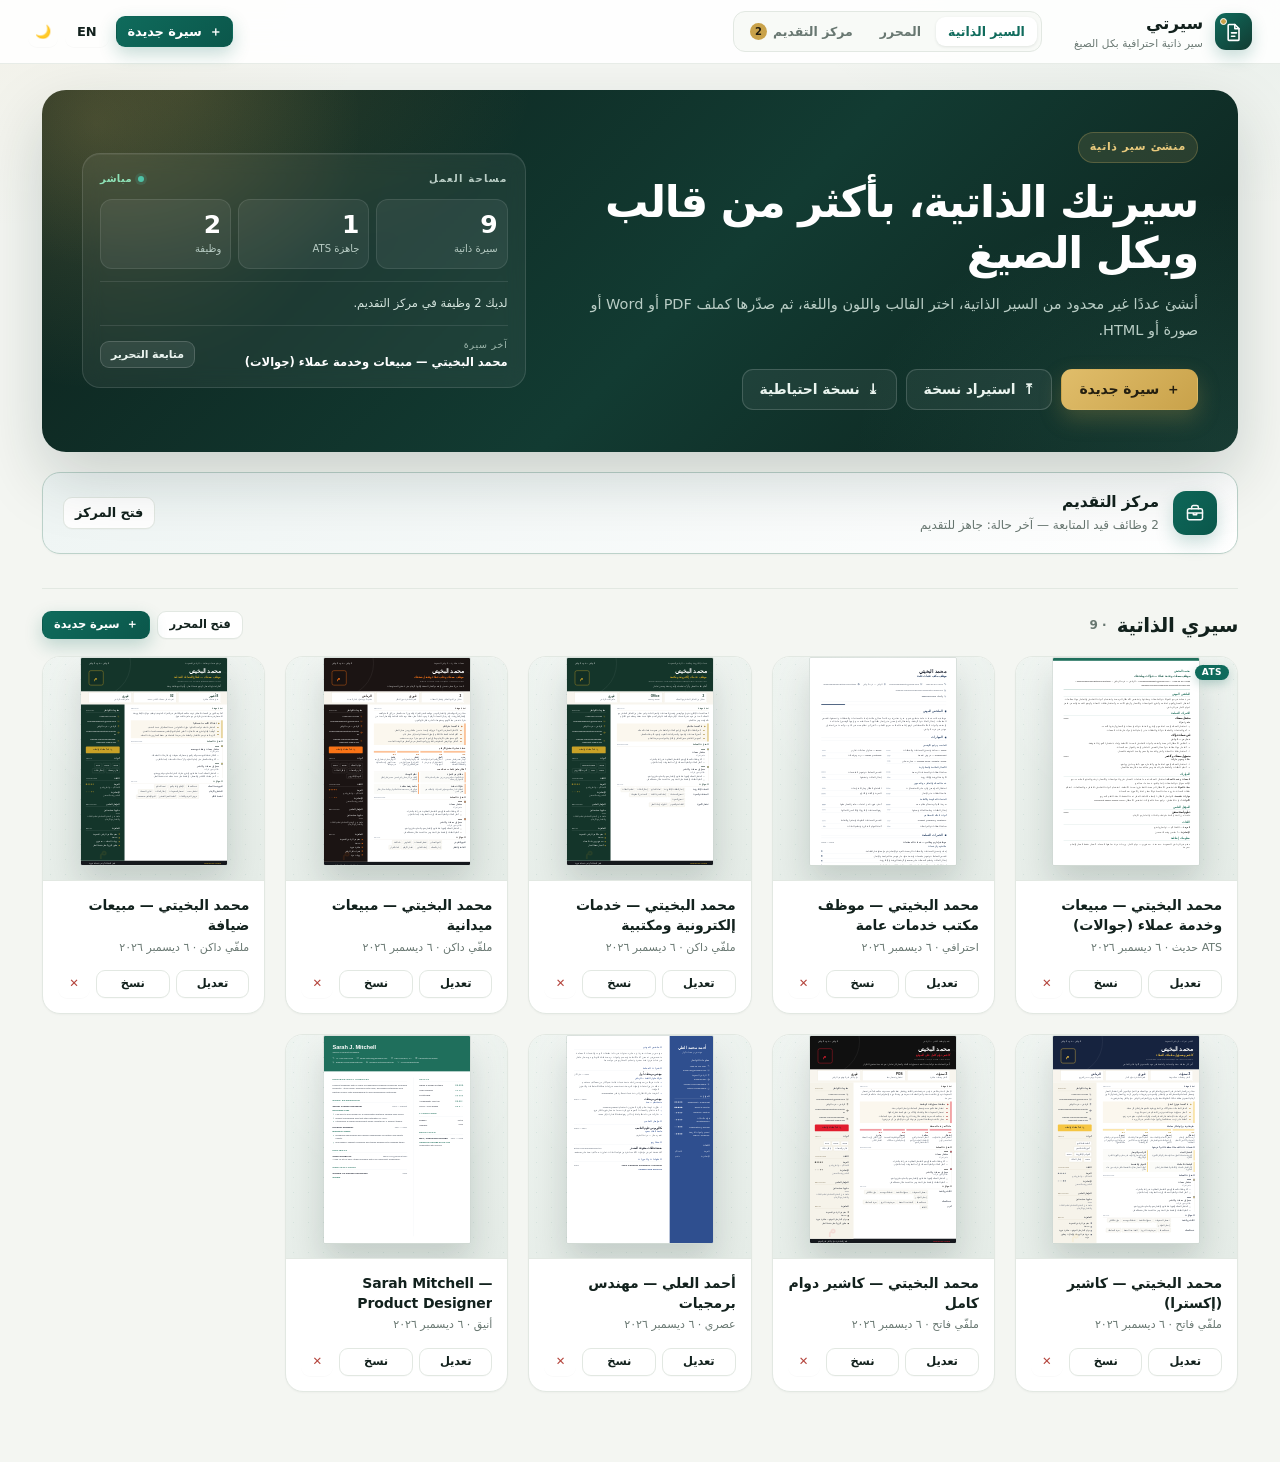
==== commit e9b7fdc9: "تطوير شامل: قالب «احترافي» نظيف + سيرة موظف مكتب خدمات عامة + مركز تقديم محدّث - إضافة قالب 'pro' (ا" ====
--- a/index.html
+++ b/index.html
@@ -783,6 +783,62 @@
 .tpl-ats .ats-skill-line b,.tpl-ats-modern .ats-skill-line b{color:#111}
 .tpl-ats .ats-note,.tpl-ats-modern .ats-note{font-size:9.2pt;color:#444;margin:.5mm 0 0}
 
+/* ============ pro — احترافي نظيف (clean professional) ============ */
+.tpl-pro{padding:14mm 16mm 12mm;font-size:9.6pt}
+/* الترويسة */
+.tpl-pro .cv-head{padding-bottom:5mm;border-bottom:.35mm solid var(--cv-line)}
+.tpl-pro .cv-name{font-size:21pt;color:var(--cv-ink);line-height:1.12}
+.tpl-pro .cv-role{font-size:10.6pt;font-weight:600;color:var(--cv-accent);margin-top:1.6mm}
+.tpl-pro .cv-contact{margin-top:3.2mm;justify-content:flex-start;gap:4.5mm;flex-wrap:wrap;font-size:8.6pt;color:var(--cv-mut)}
+.tpl-pro .cv-contact .cv-c{display:inline-flex;align-items:center;gap:1.7mm}
+.tpl-pro .cv-contact .cv-c a{display:inline-flex;align-items:center;gap:1.7mm;color:var(--cv-mut);text-decoration:none}
+.tpl-pro .cv-contact .cv-c a:hover{color:var(--cv-accent)}
+.tpl-pro .cv-contact .cv-c svg{width:3.3mm;height:3.3mm;color:var(--cv-accent);flex:0 0 auto}
+.tpl-pro .cv-contact a{color:var(--cv-mut);text-decoration:none}
+.tpl-pro .cv-contact a:hover{color:var(--cv-accent)}
+.tpl-pro .pro-wa{color:var(--cv-accent);font-weight:600}
+/* الشريط الدقيق تحت الترويسة */
+.tpl-pro .pro-rule{margin-top:4.4mm;border-bottom:.3mm solid var(--cv-line);position:relative}
+.tpl-pro .pro-rule::after{content:"";position:absolute;inset-inline-end:0;bottom:-.3mm;width:34mm;height:.9mm;background:var(--cv-accent);border-radius:.45mm}
+/* الأقسام */
+.tpl-pro .cv-sec{margin-top:6.6mm}
+.tpl-pro .cv-h{font-size:10.8pt;font-weight:700;color:var(--cv-accent);margin:0 0 2.8mm;display:flex;align-items:center;gap:2.6mm}
+.tpl-pro .cv-h::before{content:"";width:2.3mm;height:2.3mm;background:var(--cv-accent);border-radius:.4mm;flex:0 0 auto}
+.tpl-pro .cv-h::after{content:"";height:.25mm;background:var(--cv-line);flex:1}
+.tpl-pro .cv-summary{font-size:9.4pt;color:var(--cv-ink);line-height:1.62}
+/* المهارات — مجموعات وخطوط نظيفة */
+.tpl-pro .pro-skills{display:grid;grid-template-columns:1fr;gap:0}
+.tpl-pro .pro-skill-cat{font-size:8.4pt;font-weight:700;color:var(--cv-accent);letter-spacing:.07em;margin:2.2mm 0 1.2mm}
+.tpl-pro .pro-skill-row{display:grid;grid-template-columns:1fr 1fr;gap:0 7mm}
+.tpl-pro .pro-skill-line{display:flex;justify-content:space-between;align-items:center;gap:3mm;font-size:9.2pt;color:var(--cv-ink);padding:1.15mm 0;border-bottom:.2mm solid var(--cv-line)}
+.tpl-pro .pro-skill-line .cv-dots{width:5.6mm;display:inline-flex;gap:.8mm;flex:0 0 auto}
+.tpl-pro .pro-skill-line .cv-dots i{width:1.4mm;height:1.4mm;border-radius:50%;background:var(--cv-line);display:inline-block}
+.tpl-pro .pro-skill-line .cv-dots i.on{background:var(--cv-accent)}
+/* الخبرات والمؤهل — Items نظيفة */
+.tpl-pro .cv-item{margin-top:3.4mm}
+.tpl-pro .cv-item:first-child{margin-top:0}
+.tpl-pro .cv-ihead{display:flex;justify-content:space-between;align-items:baseline;gap:5mm}
+.tpl-pro .cv-t{font-size:10pt;font-weight:700;color:var(--cv-ink)}
+.tpl-pro .cv-d{font-size:8.5pt;color:var(--cv-mut);font-weight:500;white-space:nowrap}
+.tpl-pro .cv-o{font-size:9pt;color:var(--cv-accent);font-weight:600;margin-top:.7mm}
+.tpl-pro .cv-desc ul{margin:1.7mm 0 0;padding:0;list-style:none}
+.tpl-pro .cv-desc li{font-size:9.2pt;color:var(--cv-ink);line-height:1.52;padding:.55mm 0 .55mm 4.6mm;position:relative;border-bottom:.2mm solid var(--cv-line)}
+.tpl-pro .cv-desc li:last-child{border-bottom:0}
+.tpl-pro .cv-desc li::before{content:"";position:absolute;inset-inline-end:0;top:50%;width:1.6mm;height:1.6mm;border-radius:50%;background:var(--cv-accent);transform:translateY(-50%)}
+.tpl-pro .cv-desc p{font-size:9.2pt;color:var(--cv-ink);line-height:1.55;margin:1.7mm 0 0}
+/* اللغات — صفوف عمودين */
+.tpl-pro .pro-langs{display:grid;grid-template-columns:1fr 1fr;gap:0 7mm}
+.tpl-pro .pro-lang-line{display:flex;justify-content:space-between;align-items:center;gap:3mm;font-size:9.2pt;color:var(--cv-ink);padding:1.15mm 0;border-bottom:.2mm solid var(--cv-line)}
+.tpl-pro .pro-lang-line em{font-style:normal;color:var(--cv-mut);font-size:8.4pt}
+/* المعلومات الإضافية */
+.tpl-pro .pro-ready{list-style:none;margin:0;padding:0}
+.tpl-pro .pro-ready li{font-size:9.2pt;color:var(--cv-ink);padding:1.05mm 0 1.05mm 4.6mm;position:relative;border-bottom:.2mm solid var(--cv-line)}
+.tpl-pro .pro-ready li:last-child{border-bottom:0}
+.tpl-pro .pro-ready li::before{content:"";position:absolute;inset-inline-end:0;top:50%;width:1.6mm;height:1.6mm;border-radius:50%;background:var(--cv-accent);transform:translateY(-50%)}
+/* التذييل */
+.tpl-pro .pro-foot{margin-top:7mm;padding-top:3mm;border-top:.3mm solid var(--cv-line);display:flex;justify-content:space-between;align-items:center;gap:5mm;font-size:7.8pt;color:var(--cv-mut)}
+.tpl-pro .pro-foot-phone{font-weight:600;color:var(--cv-accent);font-size:8.4pt}
+
 </style>
 
 <style id="app-v2">
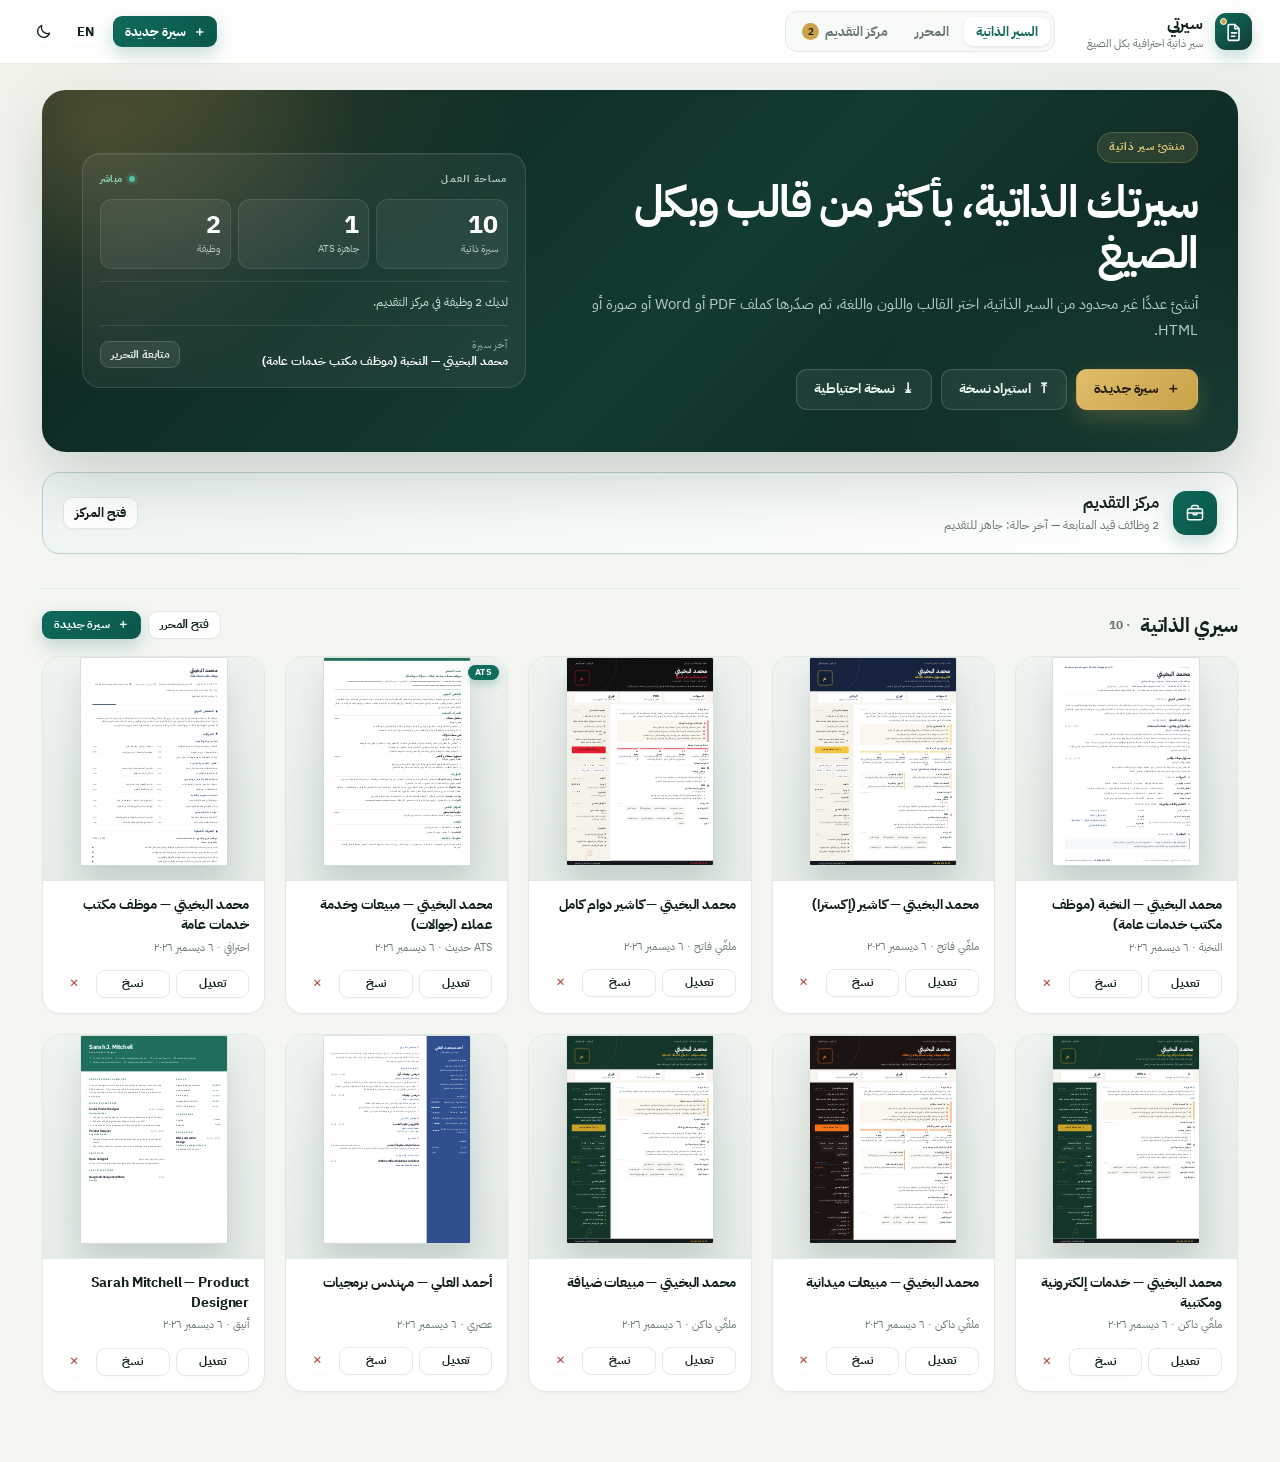
==== commit 26b2bcf8: "تطوير كبير: قالب «النخبة» + مطابقة الوظيفة + مؤشر A4 + خطوط مضمّنة + خط إنتاج PDF/Word - قالب جديد «" ====
--- a/index.html
+++ b/index.html
@@ -21,7 +21,7 @@
 html,body{margin:0;padding:0}
 body{
   background:var(--bg); color:var(--text); min-height:100vh;
-  font-family:"Segoe UI",Tahoma,system-ui,-apple-system,Arial,sans-serif;
+  font-family:'PlexAr',"Segoe UI",Tahoma,system-ui,-apple-system,Arial,sans-serif;
   font-size:15px; line-height:1.5; -webkit-font-smoothing:antialiased;
 }
 h1,h2,h3,h4{margin:0;line-height:1.25}
@@ -521,13 +521,64 @@
   .career-stats{grid-template-columns:repeat(3,1fr)}
   .career-detail-actions .select{max-width:none;width:100%}
 }
+
+/* ---------- job match ---------- */
+.kw-result{margin-top:4px}
+.kw-gauge{
+  display:flex;align-items:baseline;gap:9px;padding:12px 14px;border-radius:12px;
+  background:var(--panel2);border:1px solid var(--line);margin-bottom:12px;
+}
+.kw-gauge b{font-size:26px;line-height:1;font-weight:800;font-variant-numeric:tabular-nums}
+.kw-gauge span{font-size:12px;color:var(--muted)}
+.kw-gauge.good b{color:#1c8f5d}.kw-gauge.warn b{color:#b7791f}.kw-gauge.bad b{color:#c0392b}
+.kw-block{margin-bottom:12px}
+.kw-h{display:block;font-size:11.5px;letter-spacing:.04em;margin-bottom:7px}
+.kw-h.ok{color:#1c8f5d}.kw-h.miss{color:#c0392b}
+.kw{
+  display:inline-block;font-size:11.5px;line-height:1.5;padding:3px 9px;border-radius:7px;
+  margin:0 0 5px 5px;border:1px solid var(--line);background:var(--panel2);
+}
+.kw.ok{color:#166b46;border-color:#bfe6d2;background:#effaf4}
+.kw.miss{color:#9b2c1f;border-color:#f1cfc9;background:#fdf2f0}
+html[data-theme="dark"] .kw.ok{color:#8fe3b8;background:rgba(79,195,168,.10);border-color:rgba(79,195,168,.28)}
+html[data-theme="dark"] .kw.miss{color:#ffb3a6;background:rgba(255,122,107,.10);border-color:rgba(255,122,107,.26)}
+.kw-tip{font-size:12px;line-height:1.7;color:var(--muted);border-inline-start:3px solid var(--line);padding-inline-start:10px}
+.kw-tip.ok{color:#1c8f5d;border-color:#1c8f5d}
+.kw-empty{color:var(--muted);font-size:12px}
+
+/* ---------- page fit chip ---------- */
+.page-fit{
+  font-size:11px;line-height:1;padding:5px 9px;border-radius:999px;border:1px solid var(--line);
+  background:var(--panel2);color:var(--muted);white-space:nowrap;
+}
+.page-fit.ok{color:#166b46;border-color:#bfe6d2;background:#effaf4}
+.page-fit.over{color:#9b2c1f;border-color:#f1cfc9;background:#fdf2f0}
+html[data-theme="dark"] .page-fit.ok{color:#8fe3b8;background:rgba(79,195,168,.10);border-color:rgba(79,195,168,.28)}
+html[data-theme="dark"] .page-fit.over{color:#ffb3a6;background:rgba(255,122,107,.10);border-color:rgba(255,122,107,.26)}
+
+.menu .ico svg{width:16px;height:16px;display:block}
+#btnTheme svg{width:17px;height:17px;display:block}
+#btnMatch{border:1px solid var(--line);background:var(--panel);padding:5px 10px;font-size:11.5px;border-radius:8px;cursor:pointer}
+#btnMatch:hover{border-color:var(--accent);color:var(--accent)}
 </style>
 
+<style id="elite-fonts">
+/* >>> ELITE-FONTS >>> */
+@font-face{font-family:'PlexAr';font-style:normal;font-weight:400;font-display:block;src:url([data-uri]) format('woff2');}
+@font-face{font-family:'PlexAr';font-style:normal;font-weight:400;font-display:block;src:url([data-uri]) format('woff2');}
+@font-face{font-family:'PlexAr';font-style:normal;font-weight:500;font-display:block;src:url([data-uri]) format('woff2');}
+@font-face{font-family:'PlexAr';font-style:normal;font-weight:500;font-display:block;src:url([data-uri]) format('woff2');}
+@font-face{font-family:'PlexAr';font-style:normal;font-weight:600;font-display:block;src:url([data-uri]) format('woff2');}
+@font-face{font-family:'PlexAr';font-style:normal;font-weight:600;font-display:block;src:url([data-uri]) format('woff2');}
+@font-face{font-family:'PlexAr';font-style:normal;font-weight:700;font-display:block;src:url([data-uri]